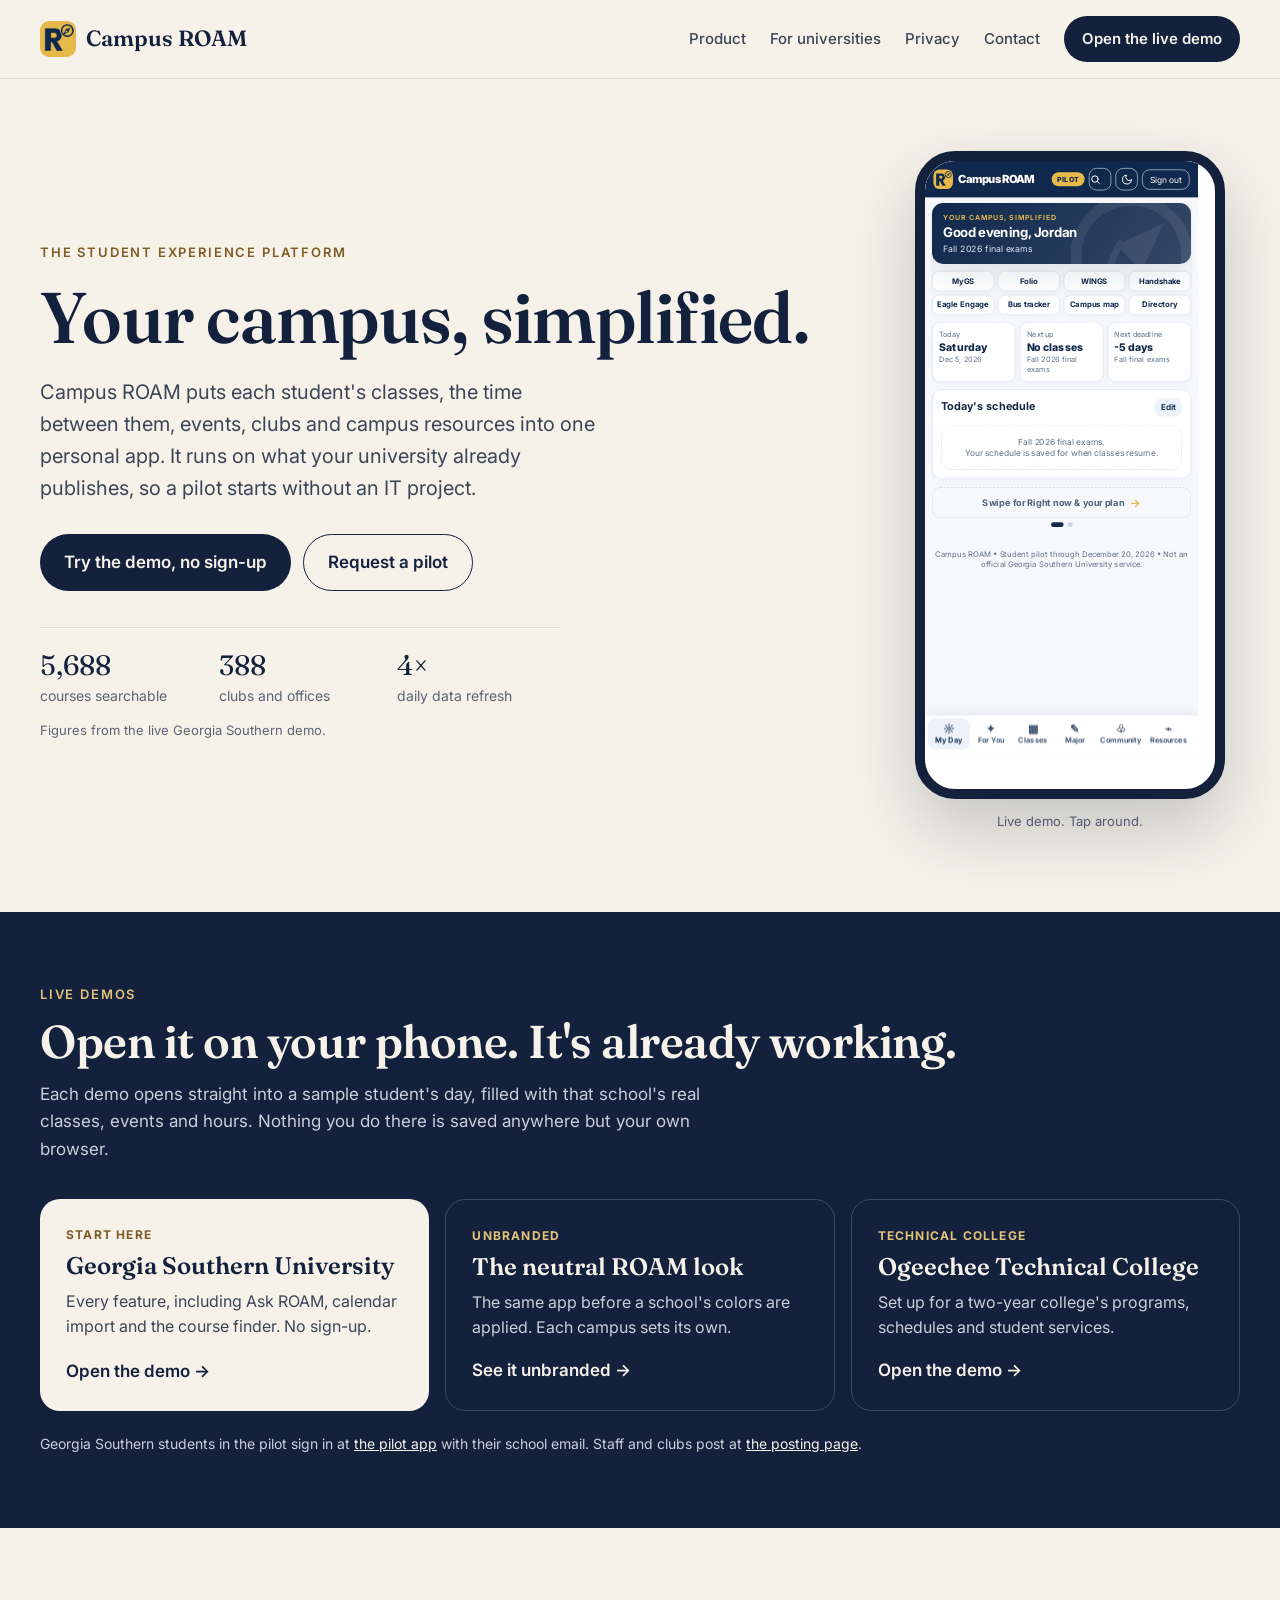
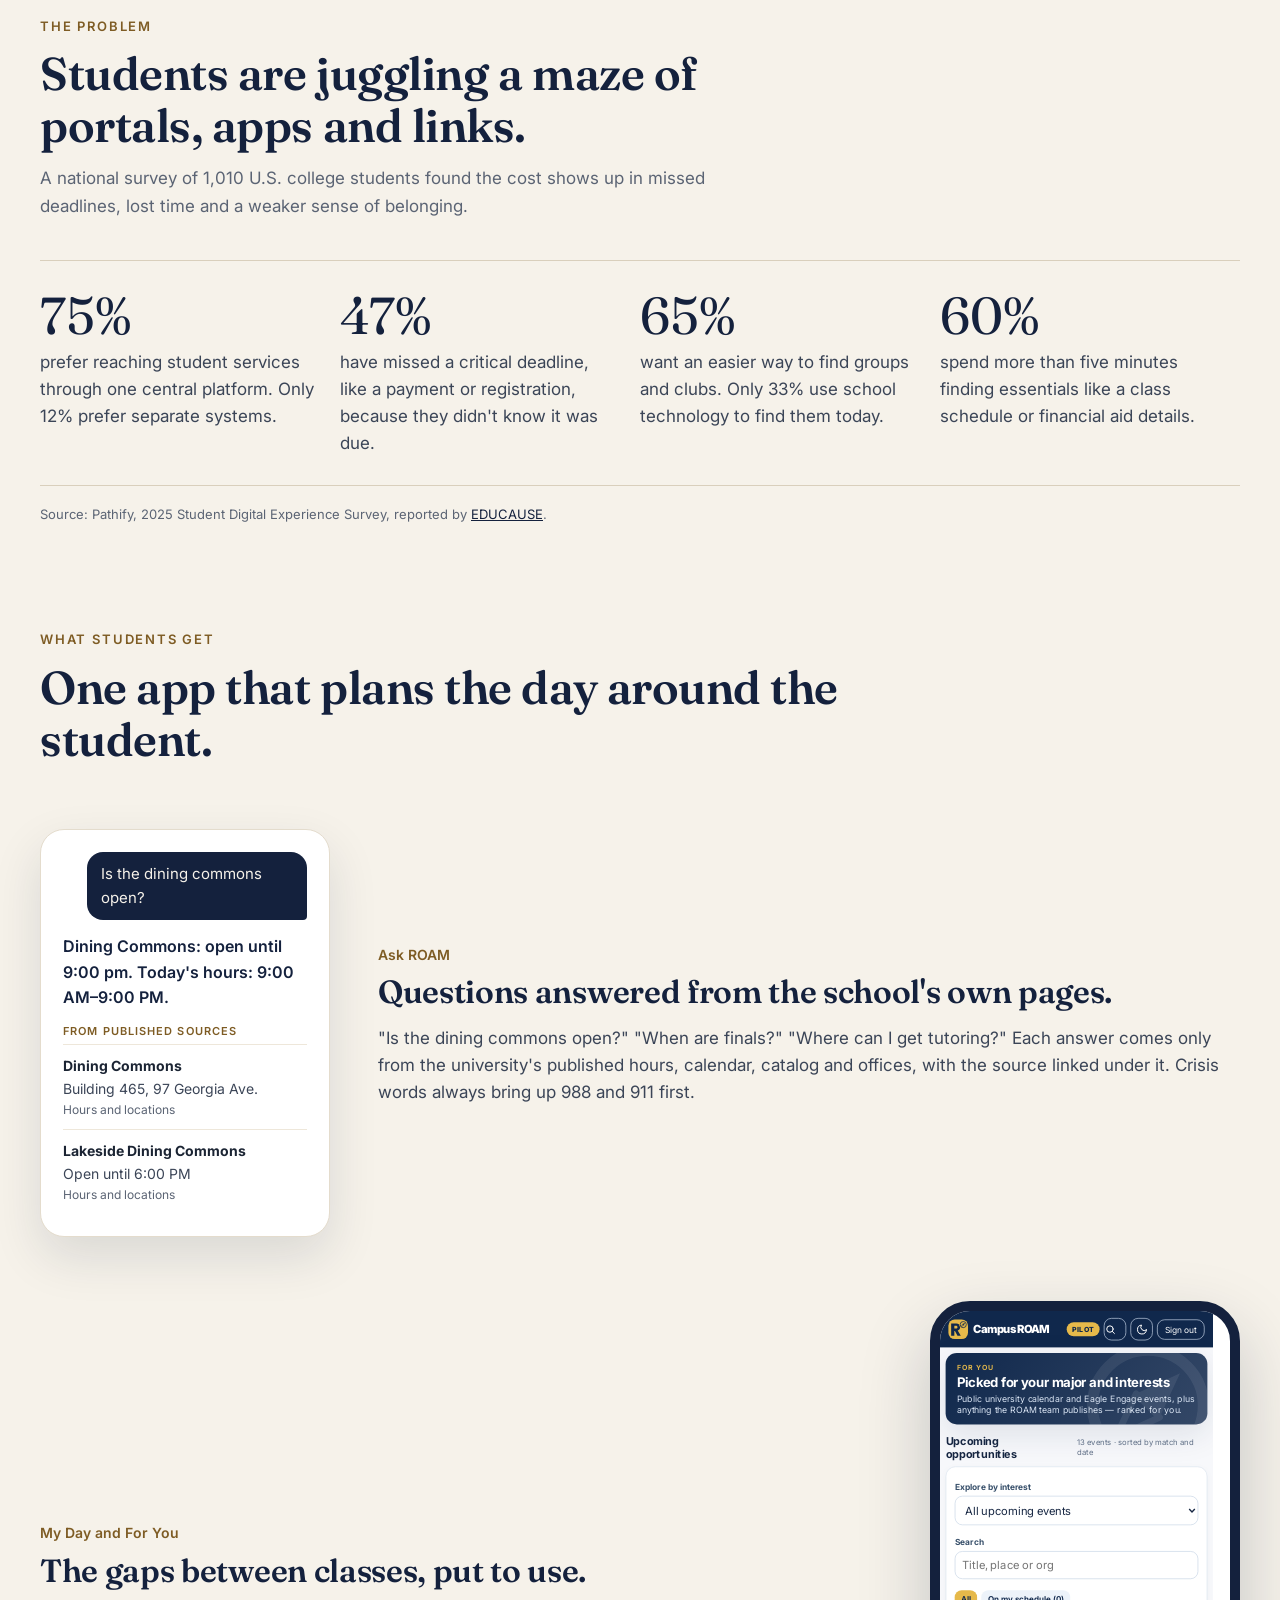
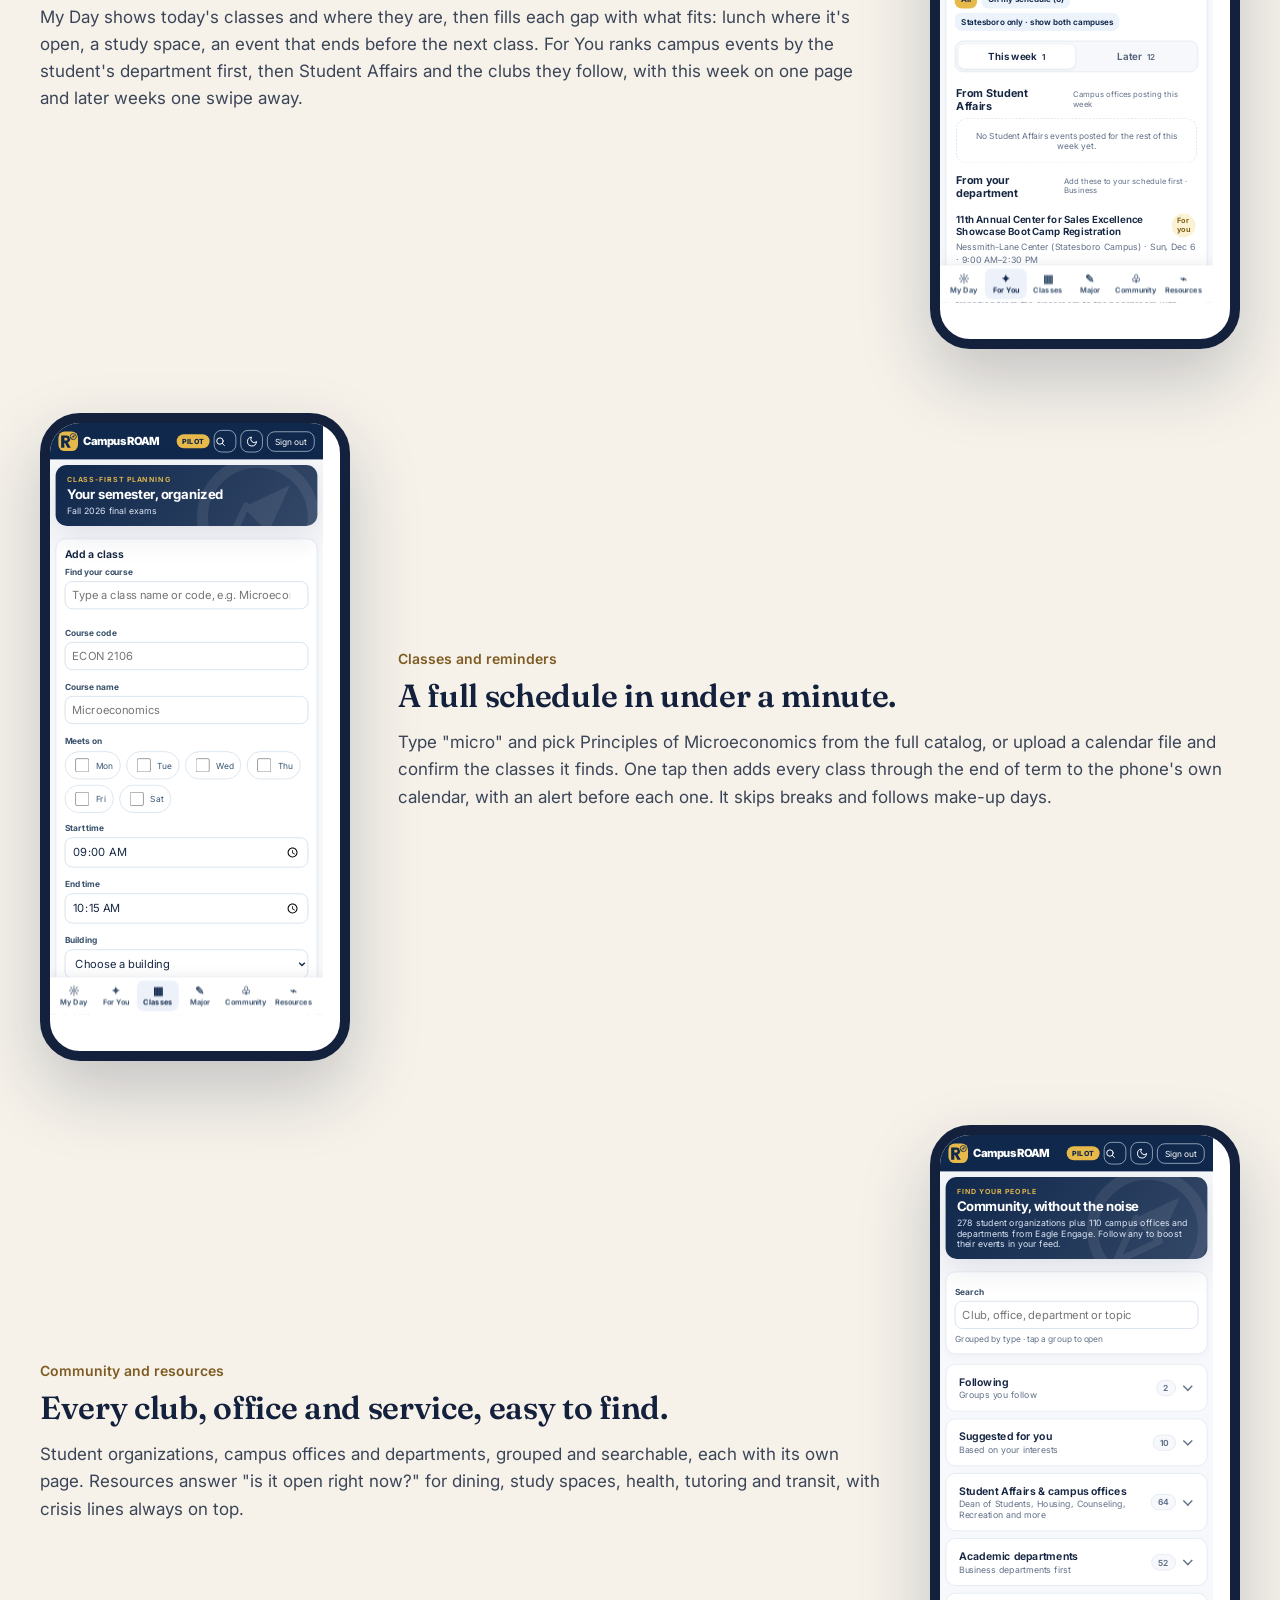
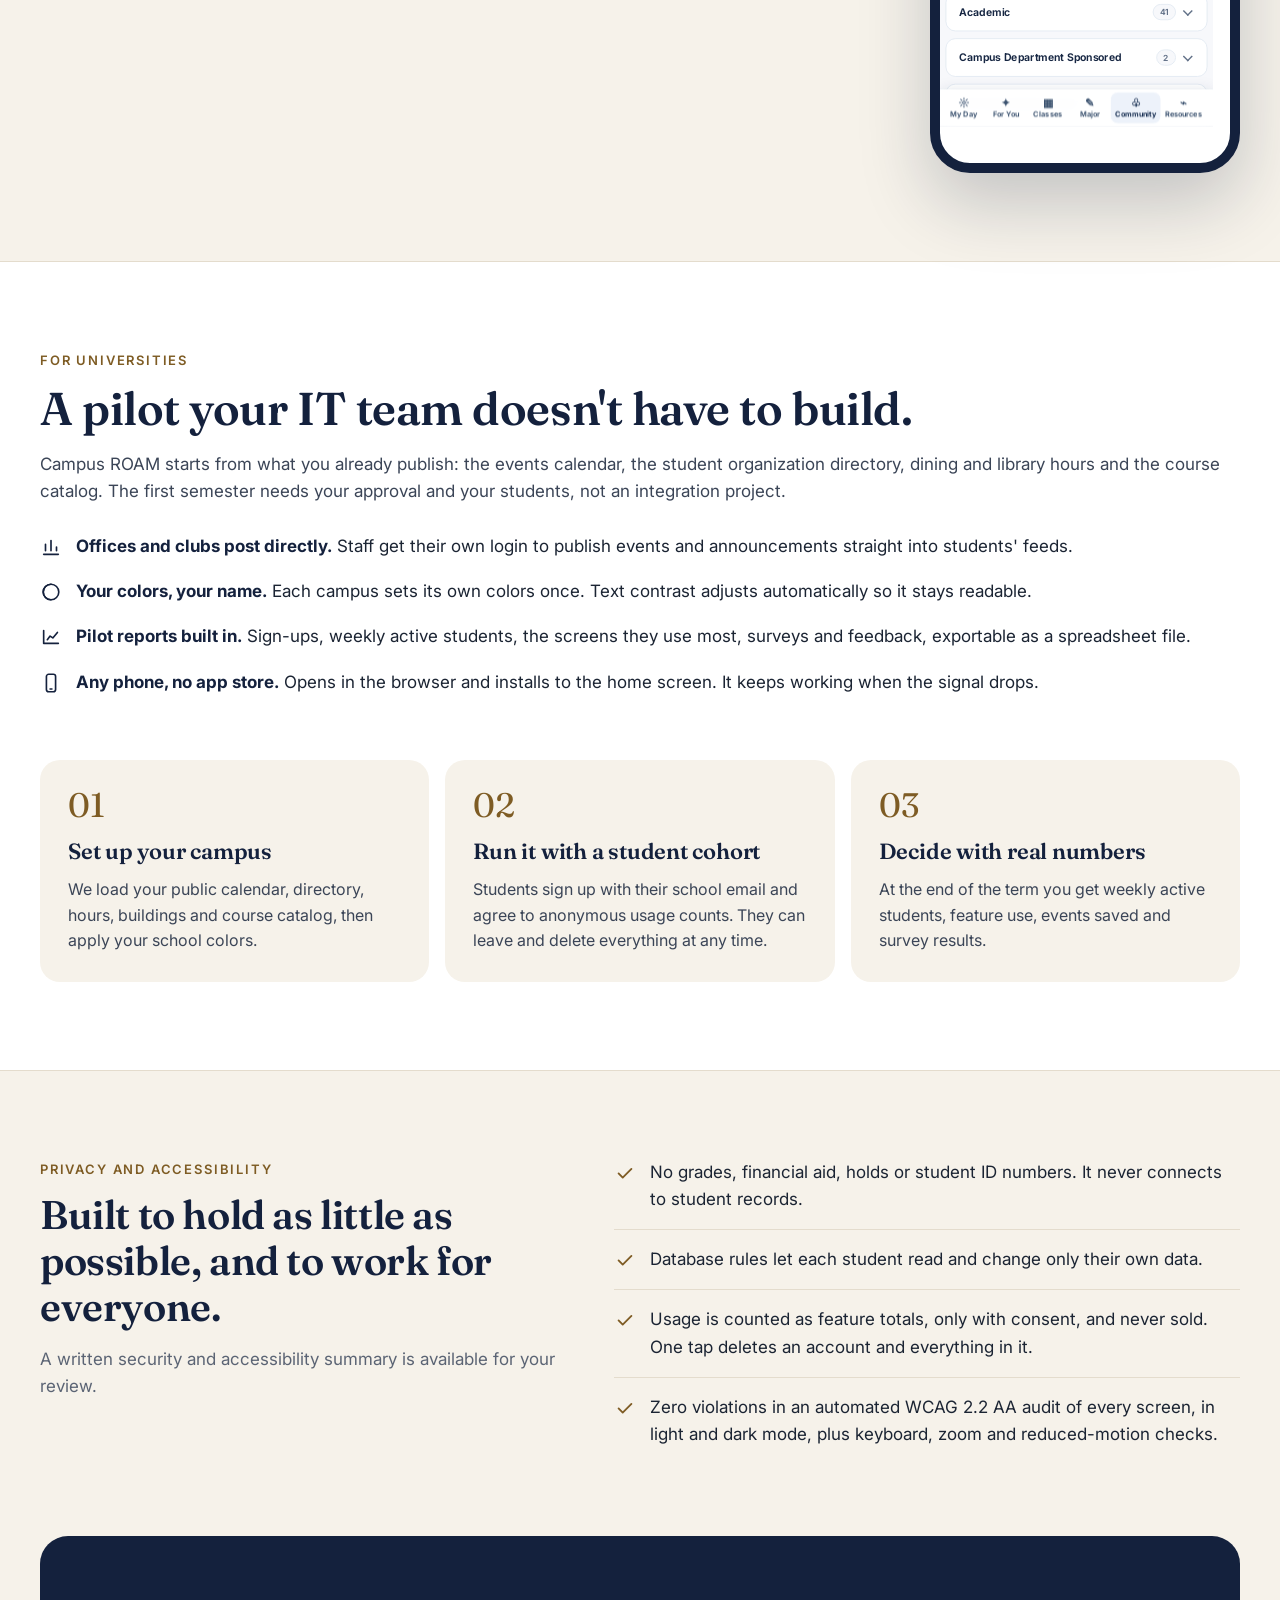
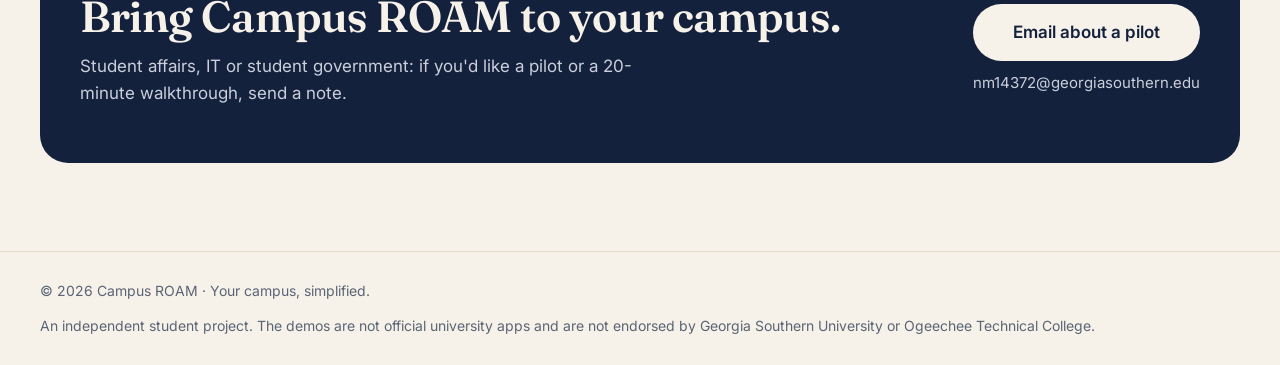
==== about/index.html @ ff2f2666 "Public Campus ROAM website with live demo" ====
<!doctype html>
<html lang="en">
<head>
<meta charset="utf-8">
<meta name="viewport" content="width=device-width, initial-scale=1">
<title>Campus ROAM — your campus, simplified</title>
<meta name="description" content="Campus ROAM puts each student's classes, the time between them, events, clubs and campus resources into one personal app. Try the live demo.">
<meta property="og:title" content="Campus ROAM — your campus, simplified">
<meta property="og:description" content="One app that plans the day around the student. Try the live demo, no sign-up.">
<meta name="theme-color" content="#14213D">
<link rel="icon" href="../icons/favicon-32.png">
<link rel="preconnect" href="https://fonts.googleapis.com"><link rel="preconnect" href="https://fonts.gstatic.com" crossorigin>
<link rel="stylesheet" href="https://fonts.googleapis.com/css2?family=Fraunces:opsz,wght@9..144,500;9..144,600&family=Inter:wght@400;500;600;700&display=swap">
<style>
body{margin:0;background:#F6F2EA}
a{color:#14213D}a:hover{color:#2A3D66}
a:focus-visible{outline:3px solid #2864ab;outline-offset:3px;border-radius:6px}
h1,h2,h3{font-family:Fraunces,Georgia,'Times New Roman',serif;font-weight:600;letter-spacing:-0.01em}
.phone{width:290px;height:628px;max-width:100%;border-radius:40px;border:10px solid #14213D;overflow:hidden;background:#fff;box-shadow:0 30px 70px rgba(20,33,61,.22);position:relative;margin:0 auto}
.phone iframe{border:0;width:390px;height:845px;transform:scale(.7);transform-origin:0 0;position:absolute;left:0;top:0}
.tryit{text-align:center;font-size:13px;color:#5B6474;margin:12px 0 0}
.askcard{width:290px;max-width:100%;background:#fff;border:1px solid #E4DCCD;border-radius:24px;padding:22px;box-shadow:0 20px 50px rgba(20,33,61,.12);box-sizing:border-box}
.askcard .q{margin:0 0 14px;background:#14213D;color:#F6F2EA;border-radius:16px 16px 4px 16px;padding:10px 14px;font-size:15px;margin-left:24px}
.askcard .a{margin:0 0 10px;font-weight:600;color:#14213D;font-size:16px}
.askcard .src{margin:12px 0 4px;font-size:11px;letter-spacing:.1em;text-transform:uppercase;color:#7E5C24;font-weight:600}
.askcard ul{list-style:none;margin:0;padding:0}
.askcard li{display:flex;flex-direction:column;padding:10px 0;border-top:1px solid #EEE7DA;font-size:14px}
.askcard li span{color:#3B4557}.askcard li small{color:#5B6474;font-size:12px}
@media (max-width:360px){.phone{width:260px;height:563px}.phone iframe{transform:scale(.6205)}}
@media (prefers-reduced-motion:reduce){*{scroll-behavior:auto!important}}
</style>
</head>
<body>
<main>
<div style="font-family: Inter, system-ui, -apple-system, 'Segoe UI', sans-serif; color: #1B2433; background: #F6F2EA; line-height: 1.6; font-size: 17px">

<header style="background: #F6F2EA; border-bottom: 1px solid #E4DCCD">
<nav aria-label="Main" style="max-width: 1200px; margin: 0 auto; padding: 16px 24px; display: flex; flex-wrap: wrap; align-items: center; justify-content: space-between; gap: 12px 28px">
<a href="#top" style="display: flex; align-items: center; gap: 10px; text-decoration: none; color: #14213D">
<img src="../icons/icon-192.png" alt="" style="width: 36px; height: 36px; border-radius: 9px">
<span style="font-family: Fraunces, Georgia, serif; font-weight: 600; font-size: 22px">Campus ROAM</span>
</a>
<div style="display: flex; flex-wrap: wrap; align-items: center; gap: 4px 24px; font-size: 15px; font-weight: 500">
<a href="#product" style="color: #3B4557; text-decoration: none; padding: 10px 0">Product</a>
<a href="#universities" style="color: #3B4557; text-decoration: none; padding: 10px 0">For universities</a>
<a href="#trust" style="color: #3B4557; text-decoration: none; padding: 10px 0">Privacy</a>
<a href="#contact" style="color: #3B4557; text-decoration: none; padding: 10px 0">Contact</a>
<a href="../demo/" style="background: #14213D; color: #F6F2EA; text-decoration: none; padding: 11px 18px; border-radius: 999px; font-weight: 600">Open the live demo</a>
</div>
</nav>
</header>

<section id="top" style="max-width: 1200px; margin: 0 auto; padding: 72px 24px 80px; display: flex; flex-wrap: wrap; align-items: center; gap: 56px">
<div style="flex: 1 1 480px; min-width: 0">
<p style="margin: 0 0 18px; font-size: 13px; font-weight: 600; letter-spacing: 0.14em; text-transform: uppercase; color: #7E5C24">The student experience platform</p>
<h1 style="margin: 0 0 22px; font-size: clamp(44px, 5.6vw, 72px); line-height: 1.02; color: #14213D">Your campus, simplified.</h1>
<p style="margin: 0 0 30px; font-size: 20px; color: #3B4557; max-width: 560px">Campus ROAM puts each student's classes, the time between them, events, clubs and campus resources into one personal app. It runs on what your university already publishes, so a pilot starts without an IT project.</p>
<div style="display: flex; flex-wrap: wrap; gap: 12px">
<a href="../demo/" style="background: #14213D; color: #F6F2EA; text-decoration: none; padding: 15px 24px; border-radius: 999px; font-weight: 600">Try the demo, no sign-up</a>
<a href="#contact" style="border: 1.5px solid #14213D; color: #14213D; text-decoration: none; padding: 14px 24px; border-radius: 999px; font-weight: 600">Request a pilot</a>
</div>
<div style="margin-top: 36px; display: grid; grid-template-columns: repeat(3, minmax(0, 1fr)); gap: 16px; max-width: 520px; border-top: 1px solid #E4DCCD; padding-top: 22px">
<div><p style="margin: 0; font-family: Fraunces, Georgia, serif; font-size: 28px; color: #14213D; line-height: 1.1">5,688</p><p style="margin: 4px 0 0; font-size: 14px; color: #5B6474">courses searchable</p></div>
<div><p style="margin: 0; font-family: Fraunces, Georgia, serif; font-size: 28px; color: #14213D; line-height: 1.1">388</p><p style="margin: 4px 0 0; font-size: 14px; color: #5B6474">clubs and offices</p></div>
<div><p style="margin: 0; font-family: Fraunces, Georgia, serif; font-size: 28px; color: #14213D; line-height: 1.1">4×</p><p style="margin: 4px 0 0; font-size: 14px; color: #5B6474">daily data refresh</p></div>
</div>
<p style="margin: 12px 0 0; font-size: 13px; color: #5B6474">Figures from the live Georgia Southern demo.</p>
</div>
<div style="flex: 0 1 340px; margin: 0 auto; display: flex; flex-direction: column; align-items: center">
<div class="phone"><iframe src="../demo/index.html#today" title="Live demo: My Day" loading="lazy"></iframe></div>
<p class="tryit">Live demo. Tap around.</p>
</div>
</section>

<section aria-labelledby="demo-h" style="background: #14213D; color: #F6F2EA">
<div style="max-width: 1200px; margin: 0 auto; padding: 72px 24px">
<p style="margin: 0 0 12px; font-size: 13px; font-weight: 600; letter-spacing: 0.14em; text-transform: uppercase; color: #E3C27A">Live demos</p>
<h2 id="demo-h" style="margin: 0 0 14px; font-size: clamp(32px, 3.6vw, 46px); line-height: 1.1; color: #F6F2EA">Open it on your phone. It's already working.</h2>
<p style="margin: 0 0 36px; color: #C9CFDB; max-width: 680px">Each demo opens straight into a sample student's day, filled with that school's real classes, events and hours. Nothing you do there is saved anywhere but your own browser.</p>
<div style="display: grid; grid-template-columns: repeat(auto-fit, minmax(260px, 1fr)); gap: 16px">
<a href="../demo/" style="display: flex; flex-direction: column; gap: 8px; text-decoration: none; color: #14213D; background: #F6F2EA; border-radius: 20px; padding: 26px">
<span style="font-size: 12px; font-weight: 700; letter-spacing: 0.1em; text-transform: uppercase; color: #7E5C24">Start here</span>
<span style="font-family: Fraunces, Georgia, serif; font-size: 24px; font-weight: 600; line-height: 1.2">Georgia Southern University</span>
<span style="color: #3B4557; font-size: 16px">Every feature, including Ask ROAM, calendar import and the course finder. No sign-up.</span>
<span style="margin-top: auto; padding-top: 8px; font-weight: 600">Open the demo →</span>
</a>
<a href="../demo/?brand=roam" style="display: flex; flex-direction: column; gap: 8px; text-decoration: none; color: #F6F2EA; border: 1px solid #3A4A6B; border-radius: 20px; padding: 26px">
<span style="font-size: 12px; font-weight: 700; letter-spacing: 0.1em; text-transform: uppercase; color: #E3C27A">Unbranded</span>
<span style="font-family: Fraunces, Georgia, serif; font-size: 24px; font-weight: 600; line-height: 1.2">The neutral ROAM look</span>
<span style="color: #C9CFDB; font-size: 16px">The same app before a school's colors are applied. Each campus sets its own.</span>
<span style="margin-top: auto; padding-top: 8px; font-weight: 600">See it unbranded →</span>
</a>
<a href="../otc/" style="display: flex; flex-direction: column; gap: 8px; text-decoration: none; color: #F6F2EA; border: 1px solid #3A4A6B; border-radius: 20px; padding: 26px">
<span style="font-size: 12px; font-weight: 700; letter-spacing: 0.1em; text-transform: uppercase; color: #E3C27A">Technical college</span>
<span style="font-family: Fraunces, Georgia, serif; font-size: 24px; font-weight: 600; line-height: 1.2">Ogeechee Technical College</span>
<span style="color: #C9CFDB; font-size: 16px">Set up for a two-year college's programs, schedules and student services.</span>
<span style="margin-top: auto; padding-top: 8px; font-weight: 600">Open the demo →</span>
</a>
</div>
<p style="margin: 22px 0 0; font-size: 14px; color: #C9CFDB">Georgia Southern students in the pilot sign in at <a href="../" style="color: #F6F2EA">the pilot app</a> with their school email. Staff and clubs post at <a href="../admin.html" style="color: #F6F2EA">the posting page</a>.</p>
</div>
</section>

<section aria-labelledby="problem-h" style="max-width: 1200px; margin: 0 auto; padding: 88px 24px 48px">
<p style="margin: 0 0 12px; font-size: 13px; font-weight: 600; letter-spacing: 0.14em; text-transform: uppercase; color: #7E5C24">The problem</p>
<h2 id="problem-h" style="margin: 0 0 14px; font-size: clamp(32px, 3.6vw, 46px); line-height: 1.12; color: #14213D; max-width: 820px">Students are juggling a maze of portals, apps and links.</h2>
<p style="margin: 0 0 40px; color: #5B6474; max-width: 700px">A national survey of 1,010 U.S. college students found the cost shows up in missed deadlines, lost time and a weaker sense of belonging.</p>
<div style="display: grid; grid-template-columns: repeat(auto-fit, minmax(230px, 1fr)); gap: 0; border-top: 1px solid #D9CFBC">
<div style="padding: 28px 24px 28px 0; border-bottom: 1px solid #D9CFBC">
<p style="margin: 0 0 8px; font-family: Fraunces, Georgia, serif; font-size: 52px; color: #14213D; line-height: 1">75%</p>
<p style="margin: 0; color: #3B4557">prefer reaching student services through one central platform. Only 12% prefer separate systems.</p>
</div>
<div style="padding: 28px 24px 28px 0; border-bottom: 1px solid #D9CFBC">
<p style="margin: 0 0 8px; font-family: Fraunces, Georgia, serif; font-size: 52px; color: #14213D; line-height: 1">47%</p>
<p style="margin: 0; color: #3B4557">have missed a critical deadline, like a payment or registration, because they didn't know it was due.</p>
</div>
<div style="padding: 28px 24px 28px 0; border-bottom: 1px solid #D9CFBC">
<p style="margin: 0 0 8px; font-family: Fraunces, Georgia, serif; font-size: 52px; color: #14213D; line-height: 1">65%</p>
<p style="margin: 0; color: #3B4557">want an easier way to find groups and clubs. Only 33% use school technology to find them today.</p>
</div>
<div style="padding: 28px 24px 28px 0; border-bottom: 1px solid #D9CFBC">
<p style="margin: 0 0 8px; font-family: Fraunces, Georgia, serif; font-size: 52px; color: #14213D; line-height: 1">60%</p>
<p style="margin: 0; color: #3B4557">spend more than five minutes finding essentials like a class schedule or financial aid details.</p>
</div>
</div>
<p style="margin: 18px 0 0; font-size: 13px; color: #5B6474">Source: Pathify, 2025 Student Digital Experience Survey, reported by <a href="https://www.educause.edu/about/corporate-participation/member-press-releases/new-survey-finds-fragmented-digital-systems-are-eroding-student-success">EDUCAUSE</a>.</p>
</section>

<section id="product" aria-labelledby="product-h" style="max-width: 1200px; margin: 0 auto; padding: 56px 24px 24px">
<p style="margin: 0 0 12px; font-size: 13px; font-weight: 600; letter-spacing: 0.14em; text-transform: uppercase; color: #7E5C24">What students get</p>
<h2 id="product-h" style="margin: 0 0 8px; font-size: clamp(32px, 3.6vw, 46px); line-height: 1.12; color: #14213D; max-width: 820px">One app that plans the day around the student.</h2>
</section>

<section aria-label="Ask ROAM" style="max-width: 1200px; margin: 0 auto; padding: 32px 24px; display: flex; flex-wrap: wrap; align-items: center; gap: 48px">
<div style="flex: 0 1 290px; margin: 0 auto"><div class="askcard" aria-label="Example Ask ROAM answer">
<p class="q">Is the dining commons open?</p>
<p class="a">Dining Commons: open until 9:00 pm. Today's hours: 9:00 AM–9:00 PM.</p>
<p class="src">From published sources</p>
<ul><li><strong>Dining Commons</strong><span>Building 465, 97 Georgia Ave.</span><small>Hours and locations</small></li><li><strong>Lakeside Dining Commons</strong><span>Open until 6:00 PM</span><small>Hours and locations</small></li></ul>
</div></div>
<div style="flex: 1 1 420px; min-width: 0">
<p style="margin: 0 0 8px; font-size: 14px; font-weight: 600; color: #7E5C24">Ask ROAM</p>
<h3 style="margin: 0 0 14px; font-size: 32px; line-height: 1.15; color: #14213D">Questions answered from the school's own pages.</h3>
<p style="margin: 0 0 16px; color: #3B4557">"Is the dining commons open?" "When are finals?" "Where can I get tutoring?" Each answer comes only from the university's published hours, calendar, catalog and offices, with the source linked under it. Crisis words always bring up 988 and 911 first.</p>
</div>
</section>

<section aria-label="My Day and For You" style="max-width: 1200px; margin: 0 auto; padding: 32px 24px; display: flex; flex-wrap: wrap-reverse; align-items: center; gap: 48px">
<div style="flex: 1 1 420px; min-width: 0">
<p style="margin: 0 0 8px; font-size: 14px; font-weight: 600; color: #7E5C24">My Day and For You</p>
<h3 style="margin: 0 0 14px; font-size: 32px; line-height: 1.15; color: #14213D">The gaps between classes, put to use.</h3>
<p style="margin: 0 0 16px; color: #3B4557">My Day shows today's classes and where they are, then fills each gap with what fits: lunch where it's open, a study space, an event that ends before the next class. For You ranks campus events by the student's department first, then Student Affairs and the clubs they follow, with this week on one page and later weeks one swipe away.</p>
</div>
<div style="flex: 0 1 290px; margin: 0 auto"><div class="phone"><iframe src="../demo/index.html#discover" title="Live demo: For You" loading="lazy"></iframe></div></div>
</section>

<section aria-label="Classes and reminders" style="max-width: 1200px; margin: 0 auto; padding: 32px 24px; display: flex; flex-wrap: wrap; align-items: center; gap: 48px">
<div style="flex: 0 1 290px; margin: 0 auto"><div class="phone"><iframe src="../demo/index.html#schedule" title="Live demo: Classes" loading="lazy"></iframe></div></div>
<div style="flex: 1 1 420px; min-width: 0">
<p style="margin: 0 0 8px; font-size: 14px; font-weight: 600; color: #7E5C24">Classes and reminders</p>
<h3 style="margin: 0 0 14px; font-size: 32px; line-height: 1.15; color: #14213D">A full schedule in under a minute.</h3>
<p style="margin: 0 0 16px; color: #3B4557">Type "micro" and pick Principles of Microeconomics from the full catalog, or upload a calendar file and confirm the classes it finds. One tap then adds every class through the end of term to the phone's own calendar, with an alert before each one. It skips breaks and follows make-up days.</p>
</div>
</section>

<section aria-label="Community and resources" style="max-width: 1200px; margin: 0 auto; padding: 32px 24px 88px; display: flex; flex-wrap: wrap-reverse; align-items: center; gap: 48px">
<div style="flex: 1 1 420px; min-width: 0">
<p style="margin: 0 0 8px; font-size: 14px; font-weight: 600; color: #7E5C24">Community and resources</p>
<h3 style="margin: 0 0 14px; font-size: 32px; line-height: 1.15; color: #14213D">Every club, office and service, easy to find.</h3>
<p style="margin: 0 0 16px; color: #3B4557">Student organizations, campus offices and departments, grouped and searchable, each with its own page. Resources answer "is it open right now?" for dining, study spaces, health, tutoring and transit, with crisis lines always on top.</p>
</div>
<div style="flex: 0 1 290px; margin: 0 auto"><div class="phone"><iframe src="../demo/index.html#community" title="Live demo: Community" loading="lazy"></iframe></div></div>
</section>

<section id="universities" aria-labelledby="uni-h" style="background: #FFFFFF; border-top: 1px solid #E4DCCD; border-bottom: 1px solid #E4DCCD">
<div style="max-width: 1200px; margin: 0 auto; padding: 88px 24px">
<div style="display: flex; flex-wrap: wrap; align-items: center; gap: 48px">
<div style="flex: 1 1 460px; min-width: 0">
<p style="margin: 0 0 12px; font-size: 13px; font-weight: 600; letter-spacing: 0.14em; text-transform: uppercase; color: #7E5C24">For universities</p>
<h2 id="uni-h" style="margin: 0 0 16px; font-size: clamp(32px, 3.6vw, 46px); line-height: 1.12; color: #14213D">A pilot your IT team doesn't have to build.</h2>
<p style="margin: 0 0 28px; color: #3B4557">Campus ROAM starts from what you already publish: the events calendar, the student organization directory, dining and library hours and the course catalog. The first semester needs your approval and your students, not an integration project.</p>
<ul style="margin: 0; padding: 0; list-style: none; display: grid; gap: 18px">
<li style="display: flex; gap: 14px; align-items: flex-start"><svg aria-hidden="true" width="22" height="22" viewBox="0 0 24 24" fill="none" stroke="#14213D" stroke-width="1.8" stroke-linecap="round" stroke-linejoin="round" style="flex: 0 0 auto; margin-top: 3px"><path d="M4 20h16M6 16V9M12 16V5M18 16v-4"></path></svg><span><strong style="color: #14213D">Offices and clubs post directly.</strong> Staff get their own login to publish events and announcements straight into students' feeds.</span></li>
<li style="display: flex; gap: 14px; align-items: flex-start"><svg aria-hidden="true" width="22" height="22" viewBox="0 0 24 24" fill="none" stroke="#14213D" stroke-width="1.8" stroke-linecap="round" stroke-linejoin="round" style="flex: 0 0 auto; margin-top: 3px"><circle cx="12" cy="12" r="8.5"></circle><path d="M12 3.5a8.5 8.5 0 0 0 0 17"></path></svg><span><strong style="color: #14213D">Your colors, your name.</strong> Each campus sets its own colors once. Text contrast adjusts automatically so it stays readable.</span></li>
<li style="display: flex; gap: 14px; align-items: flex-start"><svg aria-hidden="true" width="22" height="22" viewBox="0 0 24 24" fill="none" stroke="#14213D" stroke-width="1.8" stroke-linecap="round" stroke-linejoin="round" style="flex: 0 0 auto; margin-top: 3px"><path d="M4 19V5M4 19h16M8 15l3-4 3 2 5-6"></path></svg><span><strong style="color: #14213D">Pilot reports built in.</strong> Sign-ups, weekly active students, the screens they use most, surveys and feedback, exportable as a spreadsheet file.</span></li>
<li style="display: flex; gap: 14px; align-items: flex-start"><svg aria-hidden="true" width="22" height="22" viewBox="0 0 24 24" fill="none" stroke="#14213D" stroke-width="1.8" stroke-linecap="round" stroke-linejoin="round" style="flex: 0 0 auto; margin-top: 3px"><rect x="7" y="2.5" width="10" height="19" rx="2.5"></rect><path d="M11 18.5h2"></path></svg><span><strong style="color: #14213D">Any phone, no app store.</strong> Opens in the browser and installs to the home screen. It keeps working when the signal drops.</span></li>
</ul>
</div>

</div>
<div style="margin-top: 64px; display: grid; grid-template-columns: repeat(auto-fit, minmax(260px, 1fr)); gap: 16px">
<div style="background: #F6F2EA; border-radius: 20px; padding: 28px">
<p style="margin: 0 0 12px; font-family: Fraunces, Georgia, serif; font-size: 34px; color: #7E5C24; line-height: 1">01</p>
<h3 style="margin: 0 0 8px; font-size: 22px; color: #14213D">Set up your campus</h3>
<p style="margin: 0; color: #3B4557; font-size: 16px">We load your public calendar, directory, hours, buildings and course catalog, then apply your school colors.</p>
</div>
<div style="background: #F6F2EA; border-radius: 20px; padding: 28px">
<p style="margin: 0 0 12px; font-family: Fraunces, Georgia, serif; font-size: 34px; color: #7E5C24; line-height: 1">02</p>
<h3 style="margin: 0 0 8px; font-size: 22px; color: #14213D">Run it with a student cohort</h3>
<p style="margin: 0; color: #3B4557; font-size: 16px">Students sign up with their school email and agree to anonymous usage counts. They can leave and delete everything at any time.</p>
</div>
<div style="background: #F6F2EA; border-radius: 20px; padding: 28px">
<p style="margin: 0 0 12px; font-family: Fraunces, Georgia, serif; font-size: 34px; color: #7E5C24; line-height: 1">03</p>
<h3 style="margin: 0 0 8px; font-size: 22px; color: #14213D">Decide with real numbers</h3>
<p style="margin: 0; color: #3B4557; font-size: 16px">At the end of the term you get weekly active students, feature use, events saved and survey results.</p>
</div>
</div>
</div>
</section>

<section id="trust" aria-labelledby="trust-h" style="max-width: 1200px; margin: 0 auto; padding: 88px 24px; display: flex; flex-wrap: wrap; gap: 48px">
<div style="flex: 1 1 360px; min-width: 0">
<p style="margin: 0 0 12px; font-size: 13px; font-weight: 600; letter-spacing: 0.14em; text-transform: uppercase; color: #7E5C24">Privacy and accessibility</p>
<h2 id="trust-h" style="margin: 0 0 16px; font-size: clamp(30px, 3.2vw, 40px); line-height: 1.15; color: #14213D">Built to hold as little as possible, and to work for everyone.</h2>
<p style="margin: 0; color: #5B6474">A written security and accessibility summary is available for your review.</p>
</div>
<ul style="flex: 1 1 460px; min-width: 0; margin: 0; padding: 0; list-style: none; display: grid; gap: 16px">
<li style="display: flex; gap: 14px; align-items: flex-start; padding-bottom: 16px; border-bottom: 1px solid #E4DCCD"><svg aria-hidden="true" width="22" height="22" viewBox="0 0 24 24" fill="none" stroke="#7E5C24" stroke-width="2" stroke-linecap="round" stroke-linejoin="round" style="flex: 0 0 auto; margin-top: 3px"><path d="M5 12.5l4.5 4.5L19 7.5"></path></svg><span>No grades, financial aid, holds or student ID numbers. It never connects to student records.</span></li>
<li style="display: flex; gap: 14px; align-items: flex-start; padding-bottom: 16px; border-bottom: 1px solid #E4DCCD"><svg aria-hidden="true" width="22" height="22" viewBox="0 0 24 24" fill="none" stroke="#7E5C24" stroke-width="2" stroke-linecap="round" stroke-linejoin="round" style="flex: 0 0 auto; margin-top: 3px"><path d="M5 12.5l4.5 4.5L19 7.5"></path></svg><span>Database rules let each student read and change only their own data.</span></li>
<li style="display: flex; gap: 14px; align-items: flex-start; padding-bottom: 16px; border-bottom: 1px solid #E4DCCD"><svg aria-hidden="true" width="22" height="22" viewBox="0 0 24 24" fill="none" stroke="#7E5C24" stroke-width="2" stroke-linecap="round" stroke-linejoin="round" style="flex: 0 0 auto; margin-top: 3px"><path d="M5 12.5l4.5 4.5L19 7.5"></path></svg><span>Usage is counted as feature totals, only with consent, and never sold. One tap deletes an account and everything in it.</span></li>
<li style="display: flex; gap: 14px; align-items: flex-start"><svg aria-hidden="true" width="22" height="22" viewBox="0 0 24 24" fill="none" stroke="#7E5C24" stroke-width="2" stroke-linecap="round" stroke-linejoin="round" style="flex: 0 0 auto; margin-top: 3px"><path d="M5 12.5l4.5 4.5L19 7.5"></path></svg><span>Zero violations in an automated WCAG 2.2 AA audit of every screen, in light and dark mode, plus keyboard, zoom and reduced-motion checks.</span></li>
</ul>
</section>

<section id="contact" aria-labelledby="contact-h" style="max-width: 1200px; margin: 0 auto; padding: 0 24px 88px">
<div style="background: #14213D; color: #F6F2EA; border-radius: 28px; padding: 56px 40px; display: flex; flex-wrap: wrap; align-items: center; justify-content: space-between; gap: 32px">
<div style="flex: 1 1 440px; min-width: 0">
<h2 id="contact-h" style="margin: 0 0 12px; font-size: clamp(30px, 3.4vw, 44px); line-height: 1.12; color: #F6F2EA">Bring Campus ROAM to your campus.</h2>
<p style="margin: 0; color: #C9CFDB; max-width: 560px">Student affairs, IT or student government: if you'd like a pilot or a 20-minute walkthrough, send a note.</p>
</div>
<div style="flex: 0 1 auto; display: flex; flex-direction: column; gap: 10px; align-items: stretch">
<a href="mailto:nm14372@georgiasouthern.edu?subject=Campus%20ROAM%20pilot" style="background: #F6F2EA; color: #14213D; text-decoration: none; padding: 15px 26px; border-radius: 999px; font-weight: 600; text-align: center">Email about a pilot</a>
<p style="margin: 0; font-size: 15px; color: #C9CFDB; text-align: center">nm14372@georgiasouthern.edu</p>
</div>
</div>
</section>

<footer style="border-top: 1px solid #E4DCCD">
<div style="max-width: 1200px; margin: 0 auto; padding: 28px 24px; display: flex; flex-wrap: wrap; justify-content: space-between; gap: 12px; font-size: 14px; color: #5B6474">
<span>© 2026 Campus ROAM · Your campus, simplified.</span>
<span>An independent student project. The demos are not official university apps and are not endorsed by Georgia Southern University or Ogeechee Technical College.</span>
</div>
</footer>

</div>

</main>
</body>
</html>
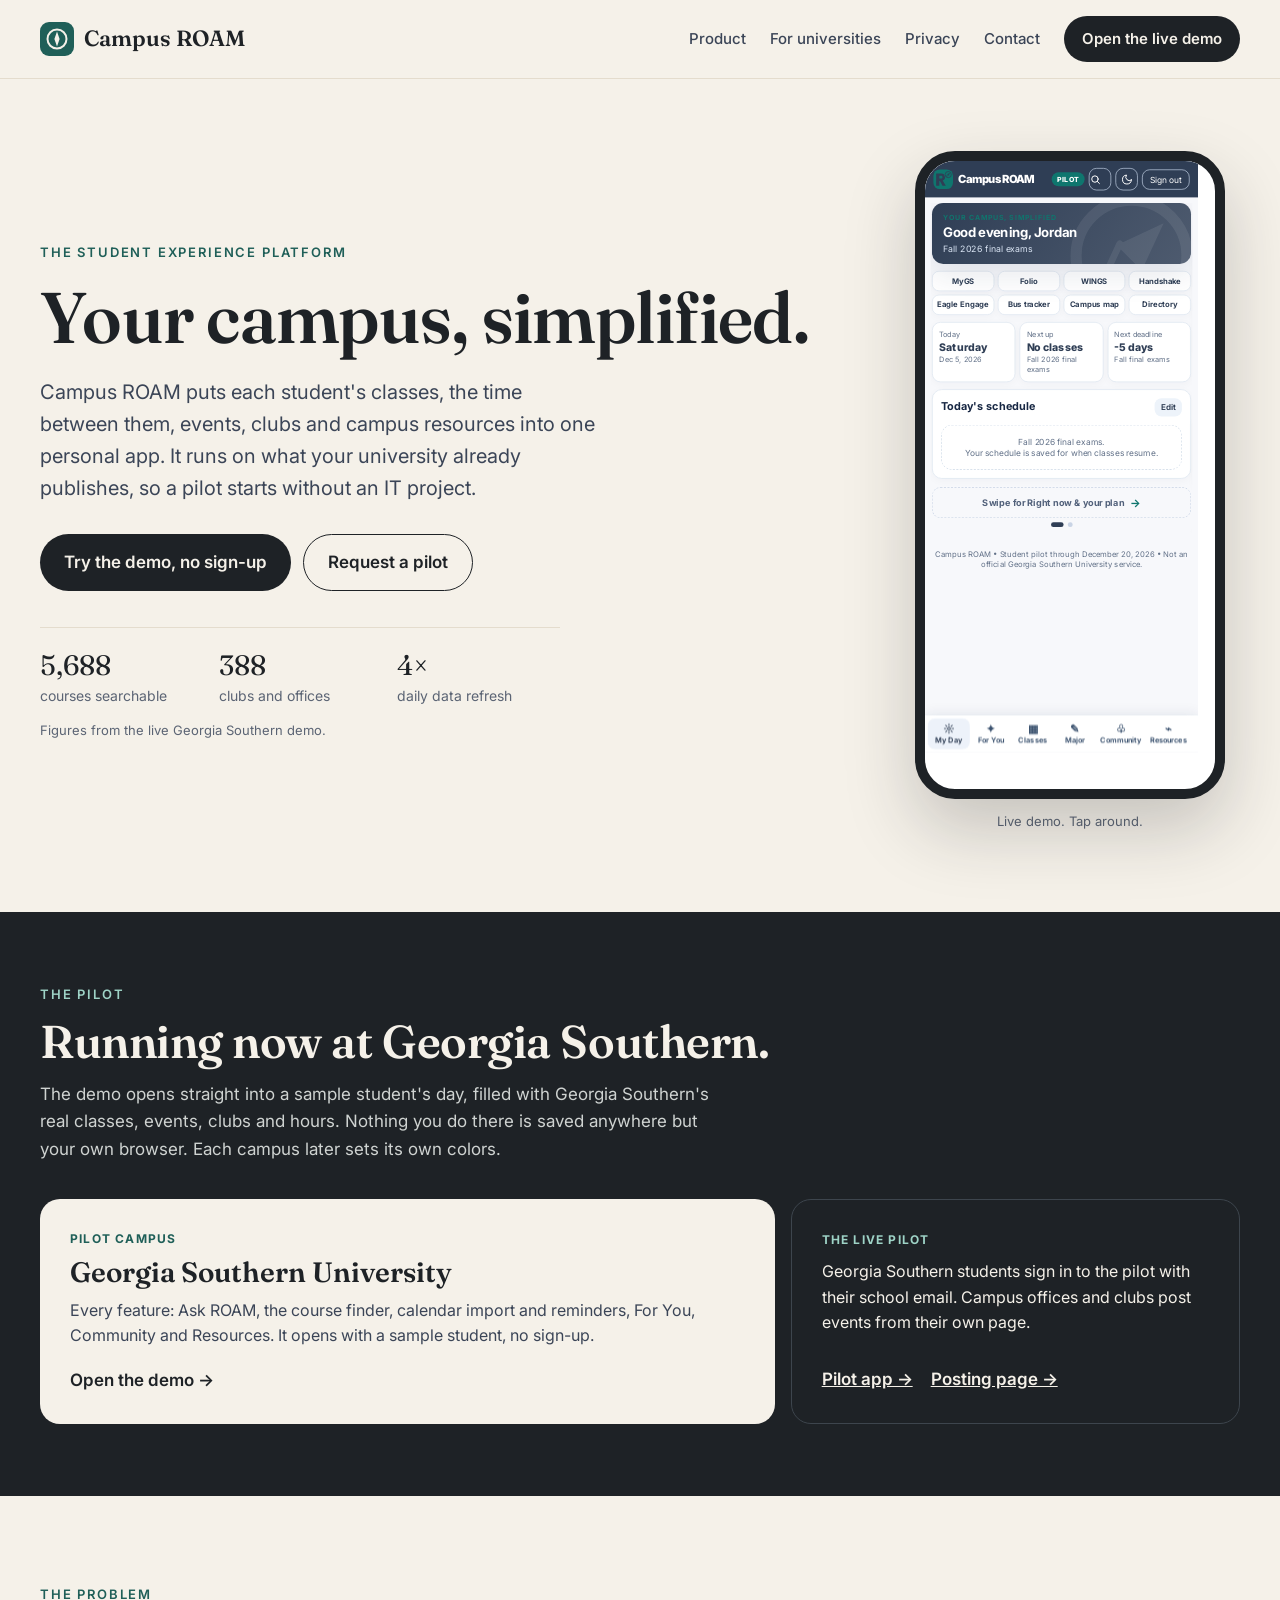
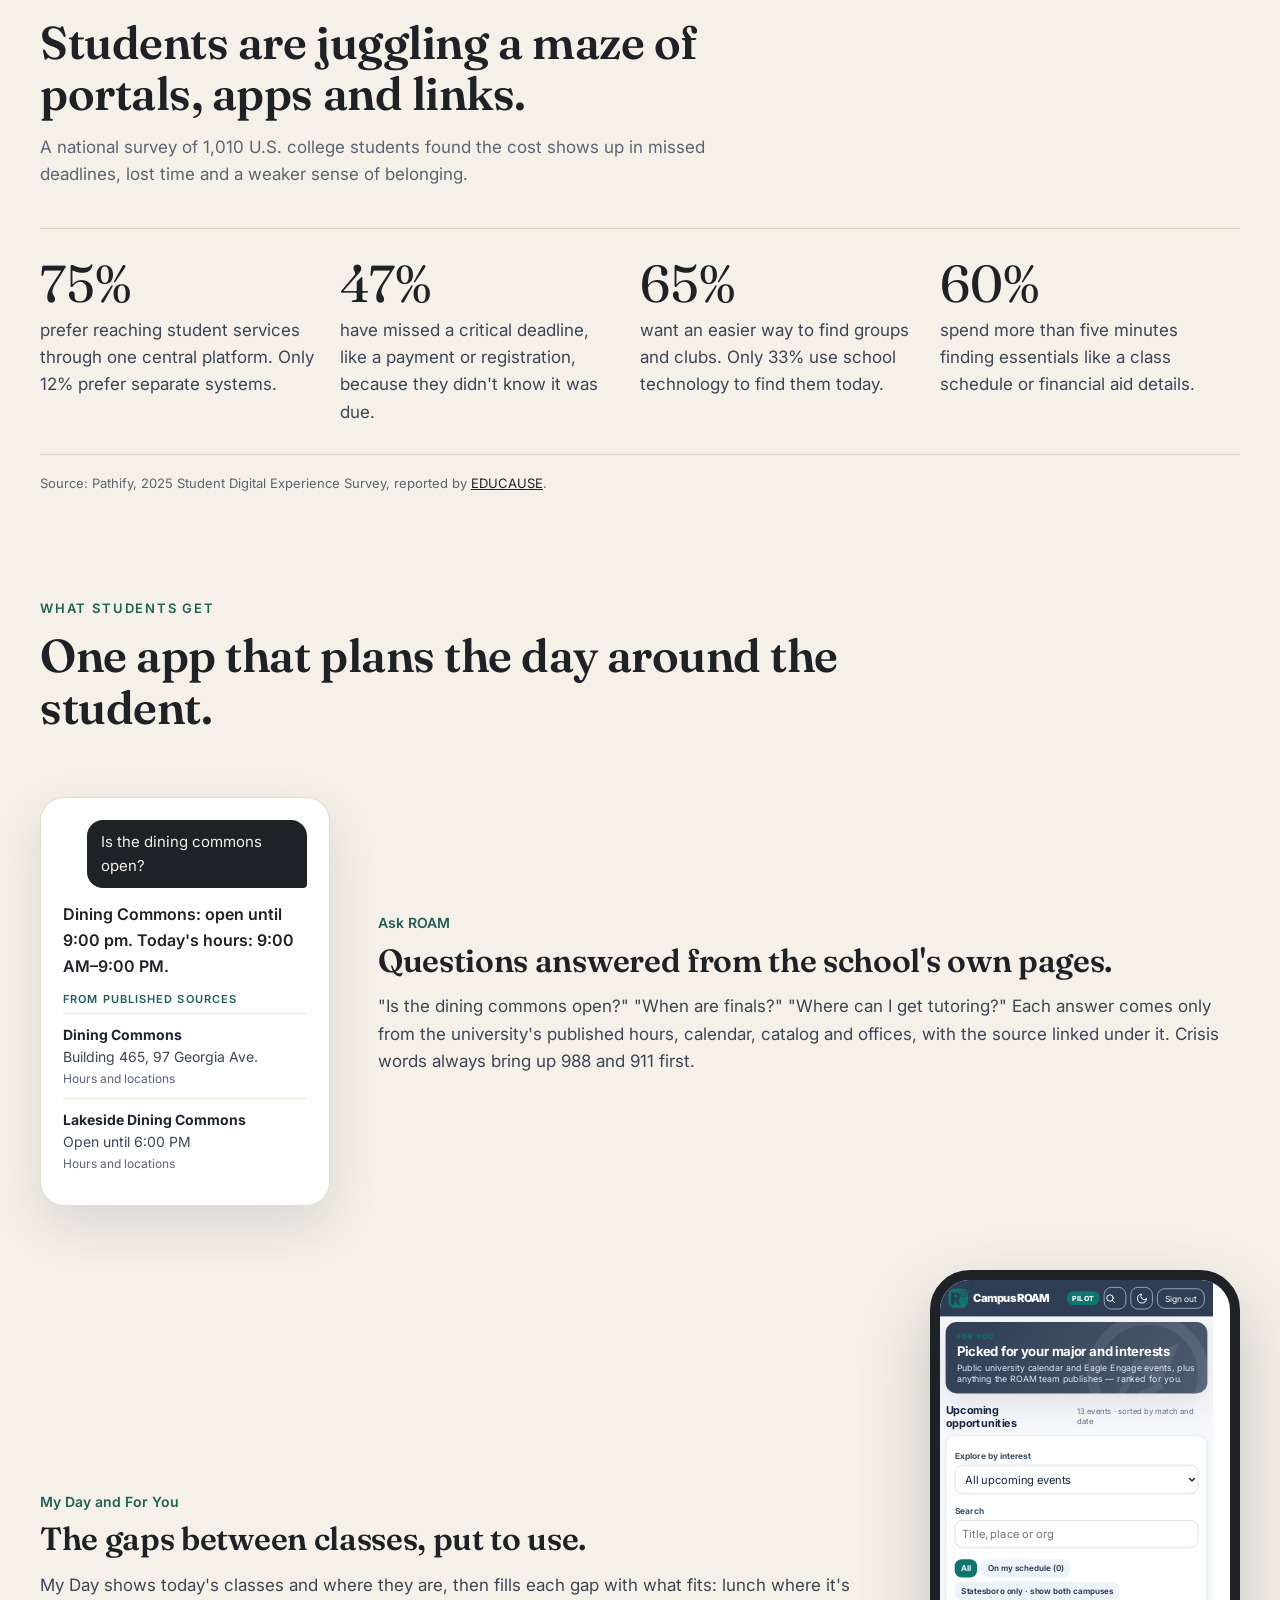
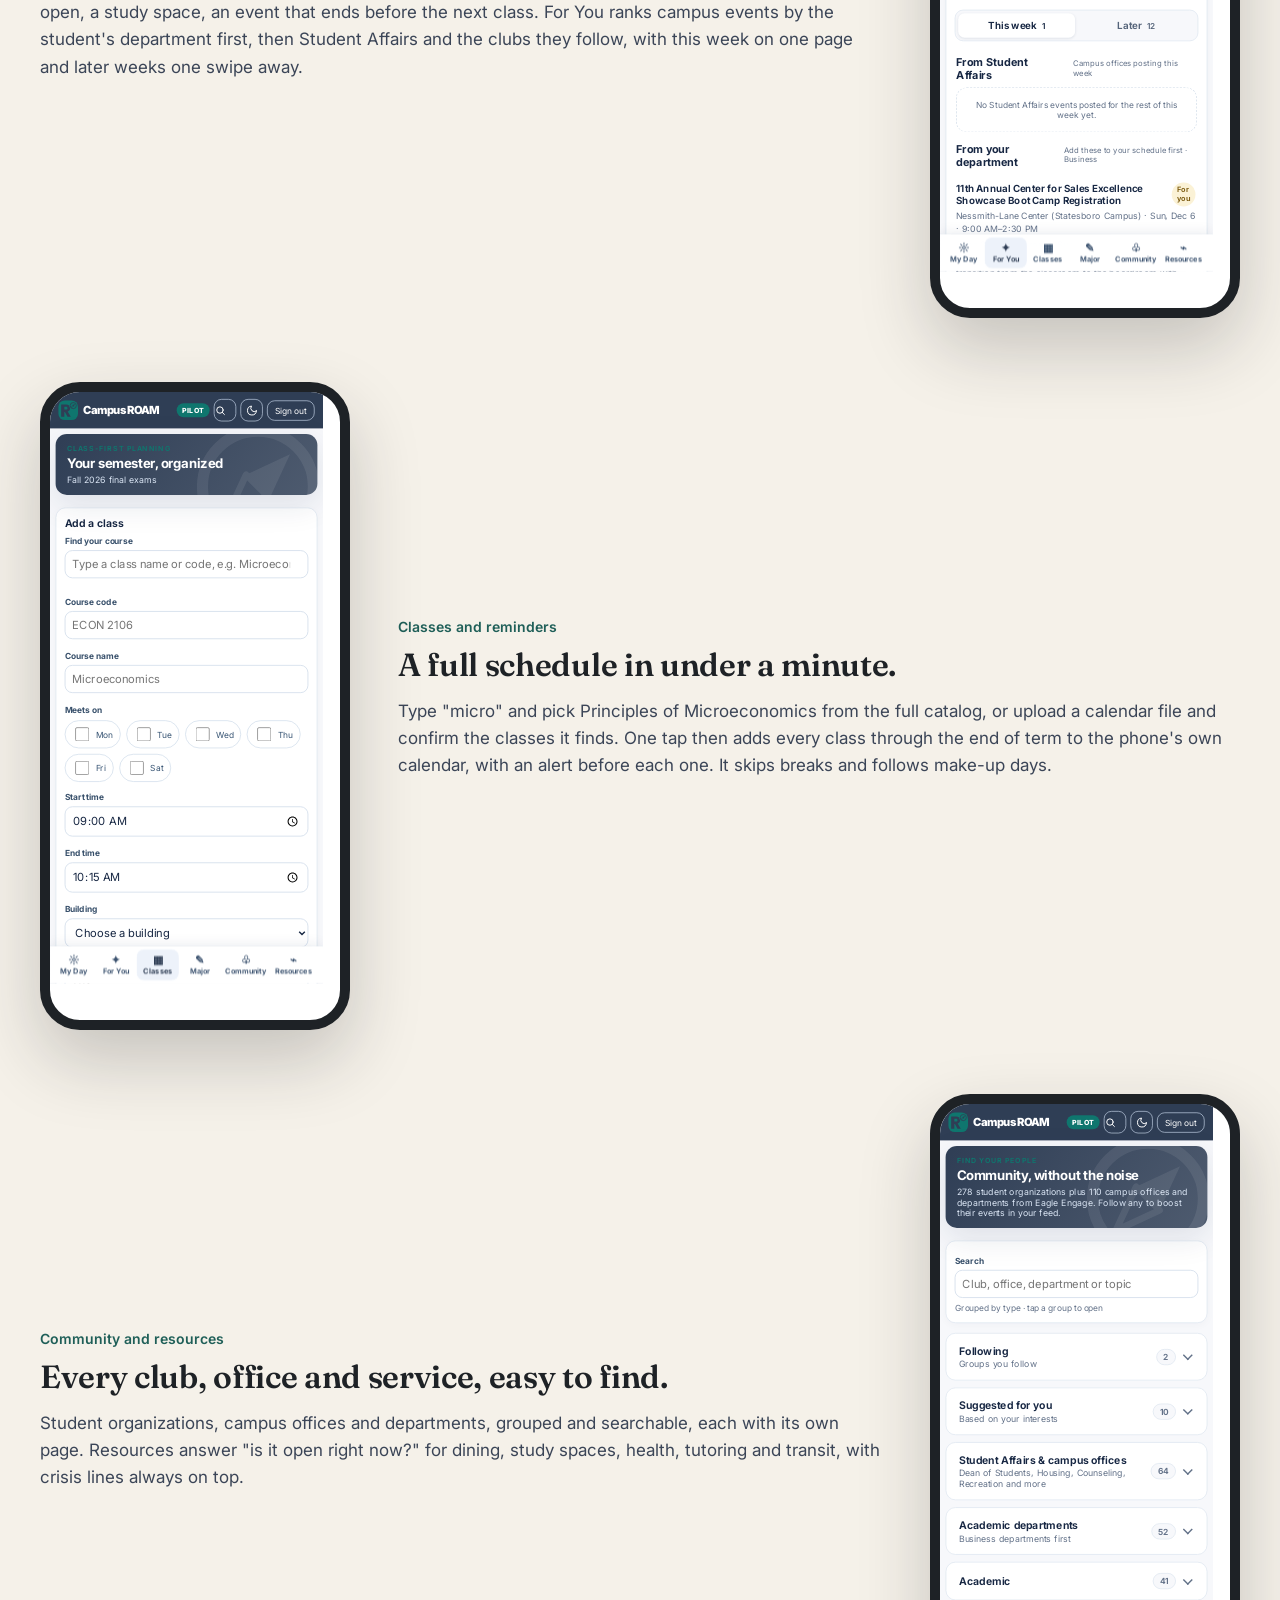
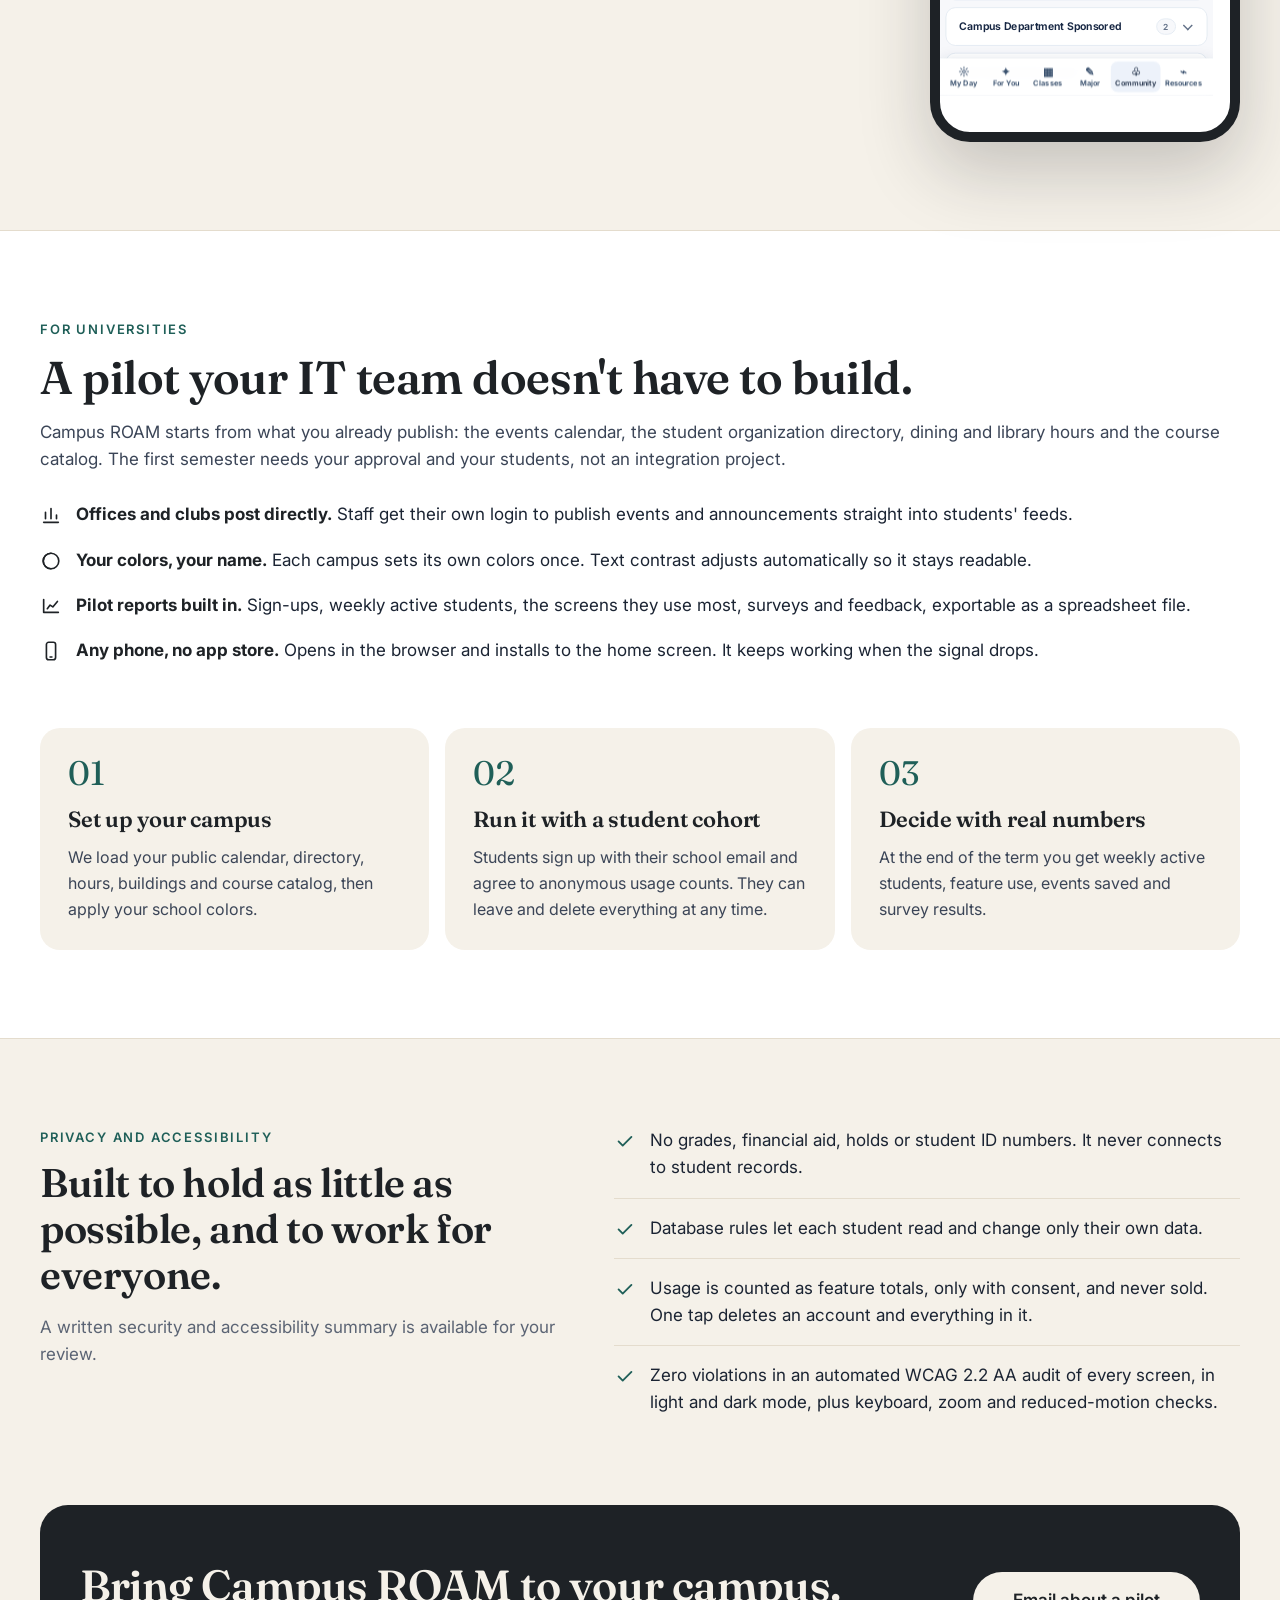
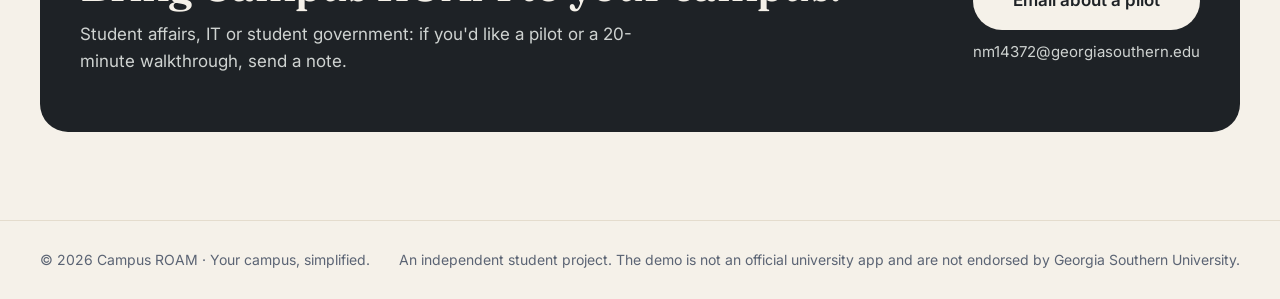
==== commit 6534f29a: "Website: GSU pilot only, neutral colors" ====
--- a/about/index.html
+++ b/about/index.html
@@ -7,22 +7,22 @@
 <meta name="description" content="Campus ROAM puts each student's classes, the time between them, events, clubs and campus resources into one personal app. Try the live demo.">
 <meta property="og:title" content="Campus ROAM — your campus, simplified">
 <meta property="og:description" content="One app that plans the day around the student. Try the live demo, no sign-up.">
-<meta name="theme-color" content="#14213D">
-<link rel="icon" href="../icons/favicon-32.png">
+<meta name="theme-color" content="#1E2226">
+
 <link rel="preconnect" href="https://fonts.googleapis.com"><link rel="preconnect" href="https://fonts.gstatic.com" crossorigin>
 <link rel="stylesheet" href="https://fonts.googleapis.com/css2?family=Fraunces:opsz,wght@9..144,500;9..144,600&family=Inter:wght@400;500;600;700&display=swap">
 <style>
-body{margin:0;background:#F6F2EA}
-a{color:#14213D}a:hover{color:#2A3D66}
+body{margin:0;background:#F5F1E9}
+a{color:#1E2226}a:hover{color:#3A4148}
 a:focus-visible{outline:3px solid #2864ab;outline-offset:3px;border-radius:6px}
 h1,h2,h3{font-family:Fraunces,Georgia,'Times New Roman',serif;font-weight:600;letter-spacing:-0.01em}
-.phone{width:290px;height:628px;max-width:100%;border-radius:40px;border:10px solid #14213D;overflow:hidden;background:#fff;box-shadow:0 30px 70px rgba(20,33,61,.22);position:relative;margin:0 auto}
+.phone{width:290px;height:628px;max-width:100%;border-radius:40px;border:10px solid #1E2226;overflow:hidden;background:#fff;box-shadow:0 30px 70px rgba(30,34,38,.22);position:relative;margin:0 auto}
 .phone iframe{border:0;width:390px;height:845px;transform:scale(.7);transform-origin:0 0;position:absolute;left:0;top:0}
 .tryit{text-align:center;font-size:13px;color:#5B6474;margin:12px 0 0}
-.askcard{width:290px;max-width:100%;background:#fff;border:1px solid #E4DCCD;border-radius:24px;padding:22px;box-shadow:0 20px 50px rgba(20,33,61,.12);box-sizing:border-box}
-.askcard .q{margin:0 0 14px;background:#14213D;color:#F6F2EA;border-radius:16px 16px 4px 16px;padding:10px 14px;font-size:15px;margin-left:24px}
-.askcard .a{margin:0 0 10px;font-weight:600;color:#14213D;font-size:16px}
-.askcard .src{margin:12px 0 4px;font-size:11px;letter-spacing:.1em;text-transform:uppercase;color:#7E5C24;font-weight:600}
+.askcard{width:290px;max-width:100%;background:#fff;border:1px solid #E4DCCD;border-radius:24px;padding:22px;box-shadow:0 20px 50px rgba(30,34,38,.12);box-sizing:border-box}
+.askcard .q{margin:0 0 14px;background:#1E2226;color:#F5F1E9;border-radius:16px 16px 4px 16px;padding:10px 14px;font-size:15px;margin-left:24px}
+.askcard .a{margin:0 0 10px;font-weight:600;color:#1E2226;font-size:16px}
+.askcard .src{margin:12px 0 4px;font-size:11px;letter-spacing:.1em;text-transform:uppercase;color:#1F5F58;font-weight:600}
 .askcard ul{list-style:none;margin:0;padding:0}
 .askcard li{display:flex;flex-direction:column;padding:10px 0;border-top:1px solid #EEE7DA;font-size:14px}
 .askcard li span{color:#3B4557}.askcard li small{color:#5B6474;font-size:12px}
@@ -32,12 +32,12 @@
 </head>
 <body>
 <main>
-<div style="font-family: Inter, system-ui, -apple-system, 'Segoe UI', sans-serif; color: #1B2433; background: #F6F2EA; line-height: 1.6; font-size: 17px">
-
-<header style="background: #F6F2EA; border-bottom: 1px solid #E4DCCD">
+<div style="font-family: Inter, system-ui, -apple-system, 'Segoe UI', sans-serif; color: #1B2433; background: #F5F1E9; line-height: 1.6; font-size: 17px">
+
+<header style="background: #F5F1E9; border-bottom: 1px solid #E4DCCD">
 <nav aria-label="Main" style="max-width: 1200px; margin: 0 auto; padding: 16px 24px; display: flex; flex-wrap: wrap; align-items: center; justify-content: space-between; gap: 12px 28px">
-<a href="#top" style="display: flex; align-items: center; gap: 10px; text-decoration: none; color: #14213D">
-<img src="../icons/icon-192.png" alt="" style="width: 36px; height: 36px; border-radius: 9px">
+<a href="#top" style="display: flex; align-items: center; gap: 10px; text-decoration: none; color: #1E2226">
+<svg aria-hidden="true" width="34" height="34" viewBox="0 0 34 34"><rect width="34" height="34" rx="9" fill="#1F5F58"/><circle cx="17" cy="17" r="9.5" fill="none" stroke="#F5F1E9" stroke-width="2"/><path d="M17 9.5l2.6 7.5L17 24.5l-2.6-7.5z" fill="#F5F1E9"/></svg>
 <span style="font-family: Fraunces, Georgia, serif; font-weight: 600; font-size: 22px">Campus ROAM</span>
 </a>
 <div style="display: flex; flex-wrap: wrap; align-items: center; gap: 4px 24px; font-size: 15px; font-weight: 500">
@@ -45,81 +45,73 @@
 <a href="#universities" style="color: #3B4557; text-decoration: none; padding: 10px 0">For universities</a>
 <a href="#trust" style="color: #3B4557; text-decoration: none; padding: 10px 0">Privacy</a>
 <a href="#contact" style="color: #3B4557; text-decoration: none; padding: 10px 0">Contact</a>
-<a href="../demo/" style="background: #14213D; color: #F6F2EA; text-decoration: none; padding: 11px 18px; border-radius: 999px; font-weight: 600">Open the live demo</a>
+<a href="../demo/?brand=roam" style="background: #1E2226; color: #F5F1E9; text-decoration: none; padding: 11px 18px; border-radius: 999px; font-weight: 600">Open the live demo</a>
 </div>
 </nav>
 </header>
 
 <section id="top" style="max-width: 1200px; margin: 0 auto; padding: 72px 24px 80px; display: flex; flex-wrap: wrap; align-items: center; gap: 56px">
 <div style="flex: 1 1 480px; min-width: 0">
-<p style="margin: 0 0 18px; font-size: 13px; font-weight: 600; letter-spacing: 0.14em; text-transform: uppercase; color: #7E5C24">The student experience platform</p>
-<h1 style="margin: 0 0 22px; font-size: clamp(44px, 5.6vw, 72px); line-height: 1.02; color: #14213D">Your campus, simplified.</h1>
+<p style="margin: 0 0 18px; font-size: 13px; font-weight: 600; letter-spacing: 0.14em; text-transform: uppercase; color: #1F5F58">The student experience platform</p>
+<h1 style="margin: 0 0 22px; font-size: clamp(44px, 5.6vw, 72px); line-height: 1.02; color: #1E2226">Your campus, simplified.</h1>
 <p style="margin: 0 0 30px; font-size: 20px; color: #3B4557; max-width: 560px">Campus ROAM puts each student's classes, the time between them, events, clubs and campus resources into one personal app. It runs on what your university already publishes, so a pilot starts without an IT project.</p>
 <div style="display: flex; flex-wrap: wrap; gap: 12px">
-<a href="../demo/" style="background: #14213D; color: #F6F2EA; text-decoration: none; padding: 15px 24px; border-radius: 999px; font-weight: 600">Try the demo, no sign-up</a>
-<a href="#contact" style="border: 1.5px solid #14213D; color: #14213D; text-decoration: none; padding: 14px 24px; border-radius: 999px; font-weight: 600">Request a pilot</a>
+<a href="../demo/?brand=roam" style="background: #1E2226; color: #F5F1E9; text-decoration: none; padding: 15px 24px; border-radius: 999px; font-weight: 600">Try the demo, no sign-up</a>
+<a href="#contact" style="border: 1.5px solid #1E2226; color: #1E2226; text-decoration: none; padding: 14px 24px; border-radius: 999px; font-weight: 600">Request a pilot</a>
 </div>
 <div style="margin-top: 36px; display: grid; grid-template-columns: repeat(3, minmax(0, 1fr)); gap: 16px; max-width: 520px; border-top: 1px solid #E4DCCD; padding-top: 22px">
-<div><p style="margin: 0; font-family: Fraunces, Georgia, serif; font-size: 28px; color: #14213D; line-height: 1.1">5,688</p><p style="margin: 4px 0 0; font-size: 14px; color: #5B6474">courses searchable</p></div>
-<div><p style="margin: 0; font-family: Fraunces, Georgia, serif; font-size: 28px; color: #14213D; line-height: 1.1">388</p><p style="margin: 4px 0 0; font-size: 14px; color: #5B6474">clubs and offices</p></div>
-<div><p style="margin: 0; font-family: Fraunces, Georgia, serif; font-size: 28px; color: #14213D; line-height: 1.1">4×</p><p style="margin: 4px 0 0; font-size: 14px; color: #5B6474">daily data refresh</p></div>
+<div><p style="margin: 0; font-family: Fraunces, Georgia, serif; font-size: 28px; color: #1E2226; line-height: 1.1">5,688</p><p style="margin: 4px 0 0; font-size: 14px; color: #5B6474">courses searchable</p></div>
+<div><p style="margin: 0; font-family: Fraunces, Georgia, serif; font-size: 28px; color: #1E2226; line-height: 1.1">388</p><p style="margin: 4px 0 0; font-size: 14px; color: #5B6474">clubs and offices</p></div>
+<div><p style="margin: 0; font-family: Fraunces, Georgia, serif; font-size: 28px; color: #1E2226; line-height: 1.1">4×</p><p style="margin: 4px 0 0; font-size: 14px; color: #5B6474">daily data refresh</p></div>
 </div>
 <p style="margin: 12px 0 0; font-size: 13px; color: #5B6474">Figures from the live Georgia Southern demo.</p>
 </div>
 <div style="flex: 0 1 340px; margin: 0 auto; display: flex; flex-direction: column; align-items: center">
-<div class="phone"><iframe src="../demo/index.html#today" title="Live demo: My Day" loading="lazy"></iframe></div>
+<div class="phone"><iframe src="../demo/index.html?brand=roam#today" title="Live demo: My Day" loading="lazy"></iframe></div>
 <p class="tryit">Live demo. Tap around.</p>
 </div>
 </section>
 
-<section aria-labelledby="demo-h" style="background: #14213D; color: #F6F2EA">
+<section aria-labelledby="demo-h" style="background: #1E2226; color: #F5F1E9">
 <div style="max-width: 1200px; margin: 0 auto; padding: 72px 24px">
-<p style="margin: 0 0 12px; font-size: 13px; font-weight: 600; letter-spacing: 0.14em; text-transform: uppercase; color: #E3C27A">Live demos</p>
-<h2 id="demo-h" style="margin: 0 0 14px; font-size: clamp(32px, 3.6vw, 46px); line-height: 1.1; color: #F6F2EA">Open it on your phone. It's already working.</h2>
-<p style="margin: 0 0 36px; color: #C9CFDB; max-width: 680px">Each demo opens straight into a sample student's day, filled with that school's real classes, events and hours. Nothing you do there is saved anywhere but your own browser.</p>
-<div style="display: grid; grid-template-columns: repeat(auto-fit, minmax(260px, 1fr)); gap: 16px">
-<a href="../demo/" style="display: flex; flex-direction: column; gap: 8px; text-decoration: none; color: #14213D; background: #F6F2EA; border-radius: 20px; padding: 26px">
-<span style="font-size: 12px; font-weight: 700; letter-spacing: 0.1em; text-transform: uppercase; color: #7E5C24">Start here</span>
-<span style="font-family: Fraunces, Georgia, serif; font-size: 24px; font-weight: 600; line-height: 1.2">Georgia Southern University</span>
-<span style="color: #3B4557; font-size: 16px">Every feature, including Ask ROAM, calendar import and the course finder. No sign-up.</span>
-<span style="margin-top: auto; padding-top: 8px; font-weight: 600">Open the demo →</span>
+<p style="margin: 0 0 12px; font-size: 13px; font-weight: 600; letter-spacing: 0.14em; text-transform: uppercase; color: #9ED3C6">The pilot</p>
+<h2 id="demo-h" style="margin: 0 0 14px; font-size: clamp(32px, 3.6vw, 46px); line-height: 1.1; color: #F5F1E9">Running now at Georgia Southern.</h2>
+<p style="margin: 0 0 36px; color: #CFD3D1; max-width: 680px">The demo opens straight into a sample student's day, filled with Georgia Southern's real classes, events, clubs and hours. Nothing you do there is saved anywhere but your own browser. Each campus later sets its own colors.</p>
+<div style="display: flex; flex-wrap: wrap; gap: 16px; align-items: stretch">
+<a href="../demo/?brand=roam" style="flex: 2 1 420px; display: flex; flex-direction: column; gap: 8px; text-decoration: none; color: #1E2226; background: #F5F1E9; border-radius: 20px; padding: 30px">
+<span style="font-size: 12px; font-weight: 700; letter-spacing: 0.1em; text-transform: uppercase; color: #1F5F58">Pilot campus</span>
+<span style="font-family: Fraunces, Georgia, serif; font-size: 28px; font-weight: 600; line-height: 1.2">Georgia Southern University</span>
+<span style="color: #3B4557; font-size: 16px">Every feature: Ask ROAM, the course finder, calendar import and reminders, For You, Community and Resources. It opens with a sample student, no sign-up.</span>
+<span style="margin-top: auto; padding-top: 10px; font-weight: 600">Open the demo →</span>
 </a>
-<a href="../demo/?brand=roam" style="display: flex; flex-direction: column; gap: 8px; text-decoration: none; color: #F6F2EA; border: 1px solid #3A4A6B; border-radius: 20px; padding: 26px">
-<span style="font-size: 12px; font-weight: 700; letter-spacing: 0.1em; text-transform: uppercase; color: #E3C27A">Unbranded</span>
-<span style="font-family: Fraunces, Georgia, serif; font-size: 24px; font-weight: 600; line-height: 1.2">The neutral ROAM look</span>
-<span style="color: #C9CFDB; font-size: 16px">The same app before a school's colors are applied. Each campus sets its own.</span>
-<span style="margin-top: auto; padding-top: 8px; font-weight: 600">See it unbranded →</span>
-</a>
-<a href="../otc/" style="display: flex; flex-direction: column; gap: 8px; text-decoration: none; color: #F6F2EA; border: 1px solid #3A4A6B; border-radius: 20px; padding: 26px">
-<span style="font-size: 12px; font-weight: 700; letter-spacing: 0.1em; text-transform: uppercase; color: #E3C27A">Technical college</span>
-<span style="font-family: Fraunces, Georgia, serif; font-size: 24px; font-weight: 600; line-height: 1.2">Ogeechee Technical College</span>
-<span style="color: #C9CFDB; font-size: 16px">Set up for a two-year college's programs, schedules and student services.</span>
-<span style="margin-top: auto; padding-top: 8px; font-weight: 600">Open the demo →</span>
-</a>
-</div>
-<p style="margin: 22px 0 0; font-size: 14px; color: #C9CFDB">Georgia Southern students in the pilot sign in at <a href="../" style="color: #F6F2EA">the pilot app</a> with their school email. Staff and clubs post at <a href="../admin.html" style="color: #F6F2EA">the posting page</a>.</p>
+<div style="flex: 1 1 260px; border: 1px solid #3D454D; border-radius: 20px; padding: 30px; display: flex; flex-direction: column; gap: 10px">
+<span style="font-size: 12px; font-weight: 700; letter-spacing: 0.1em; text-transform: uppercase; color: #9ED3C6">The live pilot</span>
+<span style="color: #F5F1E9; font-size: 16px">Georgia Southern students sign in to the pilot with their school email. Campus offices and clubs post events from their own page.</span>
+<span style="margin-top: auto; display: flex; flex-wrap: wrap; gap: 8px 18px; font-weight: 600"><a href="../" style="color: #F5F1E9">Pilot app →</a><a href="../admin.html" style="color: #F5F1E9">Posting page →</a></span>
+</div>
+</div>
 </div>
 </section>
 
 <section aria-labelledby="problem-h" style="max-width: 1200px; margin: 0 auto; padding: 88px 24px 48px">
-<p style="margin: 0 0 12px; font-size: 13px; font-weight: 600; letter-spacing: 0.14em; text-transform: uppercase; color: #7E5C24">The problem</p>
-<h2 id="problem-h" style="margin: 0 0 14px; font-size: clamp(32px, 3.6vw, 46px); line-height: 1.12; color: #14213D; max-width: 820px">Students are juggling a maze of portals, apps and links.</h2>
+<p style="margin: 0 0 12px; font-size: 13px; font-weight: 600; letter-spacing: 0.14em; text-transform: uppercase; color: #1F5F58">The problem</p>
+<h2 id="problem-h" style="margin: 0 0 14px; font-size: clamp(32px, 3.6vw, 46px); line-height: 1.12; color: #1E2226; max-width: 820px">Students are juggling a maze of portals, apps and links.</h2>
 <p style="margin: 0 0 40px; color: #5B6474; max-width: 700px">A national survey of 1,010 U.S. college students found the cost shows up in missed deadlines, lost time and a weaker sense of belonging.</p>
 <div style="display: grid; grid-template-columns: repeat(auto-fit, minmax(230px, 1fr)); gap: 0; border-top: 1px solid #D9CFBC">
 <div style="padding: 28px 24px 28px 0; border-bottom: 1px solid #D9CFBC">
-<p style="margin: 0 0 8px; font-family: Fraunces, Georgia, serif; font-size: 52px; color: #14213D; line-height: 1">75%</p>
+<p style="margin: 0 0 8px; font-family: Fraunces, Georgia, serif; font-size: 52px; color: #1E2226; line-height: 1">75%</p>
 <p style="margin: 0; color: #3B4557">prefer reaching student services through one central platform. Only 12% prefer separate systems.</p>
 </div>
 <div style="padding: 28px 24px 28px 0; border-bottom: 1px solid #D9CFBC">
-<p style="margin: 0 0 8px; font-family: Fraunces, Georgia, serif; font-size: 52px; color: #14213D; line-height: 1">47%</p>
+<p style="margin: 0 0 8px; font-family: Fraunces, Georgia, serif; font-size: 52px; color: #1E2226; line-height: 1">47%</p>
 <p style="margin: 0; color: #3B4557">have missed a critical deadline, like a payment or registration, because they didn't know it was due.</p>
 </div>
 <div style="padding: 28px 24px 28px 0; border-bottom: 1px solid #D9CFBC">
-<p style="margin: 0 0 8px; font-family: Fraunces, Georgia, serif; font-size: 52px; color: #14213D; line-height: 1">65%</p>
+<p style="margin: 0 0 8px; font-family: Fraunces, Georgia, serif; font-size: 52px; color: #1E2226; line-height: 1">65%</p>
 <p style="margin: 0; color: #3B4557">want an easier way to find groups and clubs. Only 33% use school technology to find them today.</p>
 </div>
 <div style="padding: 28px 24px 28px 0; border-bottom: 1px solid #D9CFBC">
-<p style="margin: 0 0 8px; font-family: Fraunces, Georgia, serif; font-size: 52px; color: #14213D; line-height: 1">60%</p>
+<p style="margin: 0 0 8px; font-family: Fraunces, Georgia, serif; font-size: 52px; color: #1E2226; line-height: 1">60%</p>
 <p style="margin: 0; color: #3B4557">spend more than five minutes finding essentials like a class schedule or financial aid details.</p>
 </div>
 </div>
@@ -127,8 +119,8 @@
 </section>
 
 <section id="product" aria-labelledby="product-h" style="max-width: 1200px; margin: 0 auto; padding: 56px 24px 24px">
-<p style="margin: 0 0 12px; font-size: 13px; font-weight: 600; letter-spacing: 0.14em; text-transform: uppercase; color: #7E5C24">What students get</p>
-<h2 id="product-h" style="margin: 0 0 8px; font-size: clamp(32px, 3.6vw, 46px); line-height: 1.12; color: #14213D; max-width: 820px">One app that plans the day around the student.</h2>
+<p style="margin: 0 0 12px; font-size: 13px; font-weight: 600; letter-spacing: 0.14em; text-transform: uppercase; color: #1F5F58">What students get</p>
+<h2 id="product-h" style="margin: 0 0 8px; font-size: clamp(32px, 3.6vw, 46px); line-height: 1.12; color: #1E2226; max-width: 820px">One app that plans the day around the student.</h2>
 </section>
 
 <section aria-label="Ask ROAM" style="max-width: 1200px; margin: 0 auto; padding: 32px 24px; display: flex; flex-wrap: wrap; align-items: center; gap: 48px">
@@ -139,69 +131,69 @@
 <ul><li><strong>Dining Commons</strong><span>Building 465, 97 Georgia Ave.</span><small>Hours and locations</small></li><li><strong>Lakeside Dining Commons</strong><span>Open until 6:00 PM</span><small>Hours and locations</small></li></ul>
 </div></div>
 <div style="flex: 1 1 420px; min-width: 0">
-<p style="margin: 0 0 8px; font-size: 14px; font-weight: 600; color: #7E5C24">Ask ROAM</p>
-<h3 style="margin: 0 0 14px; font-size: 32px; line-height: 1.15; color: #14213D">Questions answered from the school's own pages.</h3>
+<p style="margin: 0 0 8px; font-size: 14px; font-weight: 600; color: #1F5F58">Ask ROAM</p>
+<h3 style="margin: 0 0 14px; font-size: 32px; line-height: 1.15; color: #1E2226">Questions answered from the school's own pages.</h3>
 <p style="margin: 0 0 16px; color: #3B4557">"Is the dining commons open?" "When are finals?" "Where can I get tutoring?" Each answer comes only from the university's published hours, calendar, catalog and offices, with the source linked under it. Crisis words always bring up 988 and 911 first.</p>
 </div>
 </section>
 
 <section aria-label="My Day and For You" style="max-width: 1200px; margin: 0 auto; padding: 32px 24px; display: flex; flex-wrap: wrap-reverse; align-items: center; gap: 48px">
 <div style="flex: 1 1 420px; min-width: 0">
-<p style="margin: 0 0 8px; font-size: 14px; font-weight: 600; color: #7E5C24">My Day and For You</p>
-<h3 style="margin: 0 0 14px; font-size: 32px; line-height: 1.15; color: #14213D">The gaps between classes, put to use.</h3>
+<p style="margin: 0 0 8px; font-size: 14px; font-weight: 600; color: #1F5F58">My Day and For You</p>
+<h3 style="margin: 0 0 14px; font-size: 32px; line-height: 1.15; color: #1E2226">The gaps between classes, put to use.</h3>
 <p style="margin: 0 0 16px; color: #3B4557">My Day shows today's classes and where they are, then fills each gap with what fits: lunch where it's open, a study space, an event that ends before the next class. For You ranks campus events by the student's department first, then Student Affairs and the clubs they follow, with this week on one page and later weeks one swipe away.</p>
 </div>
-<div style="flex: 0 1 290px; margin: 0 auto"><div class="phone"><iframe src="../demo/index.html#discover" title="Live demo: For You" loading="lazy"></iframe></div></div>
+<div style="flex: 0 1 290px; margin: 0 auto"><div class="phone"><iframe src="../demo/index.html?brand=roam#discover" title="Live demo: For You" loading="lazy"></iframe></div></div>
 </section>
 
 <section aria-label="Classes and reminders" style="max-width: 1200px; margin: 0 auto; padding: 32px 24px; display: flex; flex-wrap: wrap; align-items: center; gap: 48px">
-<div style="flex: 0 1 290px; margin: 0 auto"><div class="phone"><iframe src="../demo/index.html#schedule" title="Live demo: Classes" loading="lazy"></iframe></div></div>
-<div style="flex: 1 1 420px; min-width: 0">
-<p style="margin: 0 0 8px; font-size: 14px; font-weight: 600; color: #7E5C24">Classes and reminders</p>
-<h3 style="margin: 0 0 14px; font-size: 32px; line-height: 1.15; color: #14213D">A full schedule in under a minute.</h3>
+<div style="flex: 0 1 290px; margin: 0 auto"><div class="phone"><iframe src="../demo/index.html?brand=roam#schedule" title="Live demo: Classes" loading="lazy"></iframe></div></div>
+<div style="flex: 1 1 420px; min-width: 0">
+<p style="margin: 0 0 8px; font-size: 14px; font-weight: 600; color: #1F5F58">Classes and reminders</p>
+<h3 style="margin: 0 0 14px; font-size: 32px; line-height: 1.15; color: #1E2226">A full schedule in under a minute.</h3>
 <p style="margin: 0 0 16px; color: #3B4557">Type "micro" and pick Principles of Microeconomics from the full catalog, or upload a calendar file and confirm the classes it finds. One tap then adds every class through the end of term to the phone's own calendar, with an alert before each one. It skips breaks and follows make-up days.</p>
 </div>
 </section>
 
 <section aria-label="Community and resources" style="max-width: 1200px; margin: 0 auto; padding: 32px 24px 88px; display: flex; flex-wrap: wrap-reverse; align-items: center; gap: 48px">
 <div style="flex: 1 1 420px; min-width: 0">
-<p style="margin: 0 0 8px; font-size: 14px; font-weight: 600; color: #7E5C24">Community and resources</p>
-<h3 style="margin: 0 0 14px; font-size: 32px; line-height: 1.15; color: #14213D">Every club, office and service, easy to find.</h3>
+<p style="margin: 0 0 8px; font-size: 14px; font-weight: 600; color: #1F5F58">Community and resources</p>
+<h3 style="margin: 0 0 14px; font-size: 32px; line-height: 1.15; color: #1E2226">Every club, office and service, easy to find.</h3>
 <p style="margin: 0 0 16px; color: #3B4557">Student organizations, campus offices and departments, grouped and searchable, each with its own page. Resources answer "is it open right now?" for dining, study spaces, health, tutoring and transit, with crisis lines always on top.</p>
 </div>
-<div style="flex: 0 1 290px; margin: 0 auto"><div class="phone"><iframe src="../demo/index.html#community" title="Live demo: Community" loading="lazy"></iframe></div></div>
+<div style="flex: 0 1 290px; margin: 0 auto"><div class="phone"><iframe src="../demo/index.html?brand=roam#community" title="Live demo: Community" loading="lazy"></iframe></div></div>
 </section>
 
 <section id="universities" aria-labelledby="uni-h" style="background: #FFFFFF; border-top: 1px solid #E4DCCD; border-bottom: 1px solid #E4DCCD">
 <div style="max-width: 1200px; margin: 0 auto; padding: 88px 24px">
 <div style="display: flex; flex-wrap: wrap; align-items: center; gap: 48px">
 <div style="flex: 1 1 460px; min-width: 0">
-<p style="margin: 0 0 12px; font-size: 13px; font-weight: 600; letter-spacing: 0.14em; text-transform: uppercase; color: #7E5C24">For universities</p>
-<h2 id="uni-h" style="margin: 0 0 16px; font-size: clamp(32px, 3.6vw, 46px); line-height: 1.12; color: #14213D">A pilot your IT team doesn't have to build.</h2>
+<p style="margin: 0 0 12px; font-size: 13px; font-weight: 600; letter-spacing: 0.14em; text-transform: uppercase; color: #1F5F58">For universities</p>
+<h2 id="uni-h" style="margin: 0 0 16px; font-size: clamp(32px, 3.6vw, 46px); line-height: 1.12; color: #1E2226">A pilot your IT team doesn't have to build.</h2>
 <p style="margin: 0 0 28px; color: #3B4557">Campus ROAM starts from what you already publish: the events calendar, the student organization directory, dining and library hours and the course catalog. The first semester needs your approval and your students, not an integration project.</p>
 <ul style="margin: 0; padding: 0; list-style: none; display: grid; gap: 18px">
-<li style="display: flex; gap: 14px; align-items: flex-start"><svg aria-hidden="true" width="22" height="22" viewBox="0 0 24 24" fill="none" stroke="#14213D" stroke-width="1.8" stroke-linecap="round" stroke-linejoin="round" style="flex: 0 0 auto; margin-top: 3px"><path d="M4 20h16M6 16V9M12 16V5M18 16v-4"></path></svg><span><strong style="color: #14213D">Offices and clubs post directly.</strong> Staff get their own login to publish events and announcements straight into students' feeds.</span></li>
-<li style="display: flex; gap: 14px; align-items: flex-start"><svg aria-hidden="true" width="22" height="22" viewBox="0 0 24 24" fill="none" stroke="#14213D" stroke-width="1.8" stroke-linecap="round" stroke-linejoin="round" style="flex: 0 0 auto; margin-top: 3px"><circle cx="12" cy="12" r="8.5"></circle><path d="M12 3.5a8.5 8.5 0 0 0 0 17"></path></svg><span><strong style="color: #14213D">Your colors, your name.</strong> Each campus sets its own colors once. Text contrast adjusts automatically so it stays readable.</span></li>
-<li style="display: flex; gap: 14px; align-items: flex-start"><svg aria-hidden="true" width="22" height="22" viewBox="0 0 24 24" fill="none" stroke="#14213D" stroke-width="1.8" stroke-linecap="round" stroke-linejoin="round" style="flex: 0 0 auto; margin-top: 3px"><path d="M4 19V5M4 19h16M8 15l3-4 3 2 5-6"></path></svg><span><strong style="color: #14213D">Pilot reports built in.</strong> Sign-ups, weekly active students, the screens they use most, surveys and feedback, exportable as a spreadsheet file.</span></li>
-<li style="display: flex; gap: 14px; align-items: flex-start"><svg aria-hidden="true" width="22" height="22" viewBox="0 0 24 24" fill="none" stroke="#14213D" stroke-width="1.8" stroke-linecap="round" stroke-linejoin="round" style="flex: 0 0 auto; margin-top: 3px"><rect x="7" y="2.5" width="10" height="19" rx="2.5"></rect><path d="M11 18.5h2"></path></svg><span><strong style="color: #14213D">Any phone, no app store.</strong> Opens in the browser and installs to the home screen. It keeps working when the signal drops.</span></li>
+<li style="display: flex; gap: 14px; align-items: flex-start"><svg aria-hidden="true" width="22" height="22" viewBox="0 0 24 24" fill="none" stroke="#1E2226" stroke-width="1.8" stroke-linecap="round" stroke-linejoin="round" style="flex: 0 0 auto; margin-top: 3px"><path d="M4 20h16M6 16V9M12 16V5M18 16v-4"></path></svg><span><strong style="color: #1E2226">Offices and clubs post directly.</strong> Staff get their own login to publish events and announcements straight into students' feeds.</span></li>
+<li style="display: flex; gap: 14px; align-items: flex-start"><svg aria-hidden="true" width="22" height="22" viewBox="0 0 24 24" fill="none" stroke="#1E2226" stroke-width="1.8" stroke-linecap="round" stroke-linejoin="round" style="flex: 0 0 auto; margin-top: 3px"><circle cx="12" cy="12" r="8.5"></circle><path d="M12 3.5a8.5 8.5 0 0 0 0 17"></path></svg><span><strong style="color: #1E2226">Your colors, your name.</strong> Each campus sets its own colors once. Text contrast adjusts automatically so it stays readable.</span></li>
+<li style="display: flex; gap: 14px; align-items: flex-start"><svg aria-hidden="true" width="22" height="22" viewBox="0 0 24 24" fill="none" stroke="#1E2226" stroke-width="1.8" stroke-linecap="round" stroke-linejoin="round" style="flex: 0 0 auto; margin-top: 3px"><path d="M4 19V5M4 19h16M8 15l3-4 3 2 5-6"></path></svg><span><strong style="color: #1E2226">Pilot reports built in.</strong> Sign-ups, weekly active students, the screens they use most, surveys and feedback, exportable as a spreadsheet file.</span></li>
+<li style="display: flex; gap: 14px; align-items: flex-start"><svg aria-hidden="true" width="22" height="22" viewBox="0 0 24 24" fill="none" stroke="#1E2226" stroke-width="1.8" stroke-linecap="round" stroke-linejoin="round" style="flex: 0 0 auto; margin-top: 3px"><rect x="7" y="2.5" width="10" height="19" rx="2.5"></rect><path d="M11 18.5h2"></path></svg><span><strong style="color: #1E2226">Any phone, no app store.</strong> Opens in the browser and installs to the home screen. It keeps working when the signal drops.</span></li>
 </ul>
 </div>
 
 </div>
 <div style="margin-top: 64px; display: grid; grid-template-columns: repeat(auto-fit, minmax(260px, 1fr)); gap: 16px">
-<div style="background: #F6F2EA; border-radius: 20px; padding: 28px">
-<p style="margin: 0 0 12px; font-family: Fraunces, Georgia, serif; font-size: 34px; color: #7E5C24; line-height: 1">01</p>
-<h3 style="margin: 0 0 8px; font-size: 22px; color: #14213D">Set up your campus</h3>
+<div style="background: #F5F1E9; border-radius: 20px; padding: 28px">
+<p style="margin: 0 0 12px; font-family: Fraunces, Georgia, serif; font-size: 34px; color: #1F5F58; line-height: 1">01</p>
+<h3 style="margin: 0 0 8px; font-size: 22px; color: #1E2226">Set up your campus</h3>
 <p style="margin: 0; color: #3B4557; font-size: 16px">We load your public calendar, directory, hours, buildings and course catalog, then apply your school colors.</p>
 </div>
-<div style="background: #F6F2EA; border-radius: 20px; padding: 28px">
-<p style="margin: 0 0 12px; font-family: Fraunces, Georgia, serif; font-size: 34px; color: #7E5C24; line-height: 1">02</p>
-<h3 style="margin: 0 0 8px; font-size: 22px; color: #14213D">Run it with a student cohort</h3>
+<div style="background: #F5F1E9; border-radius: 20px; padding: 28px">
+<p style="margin: 0 0 12px; font-family: Fraunces, Georgia, serif; font-size: 34px; color: #1F5F58; line-height: 1">02</p>
+<h3 style="margin: 0 0 8px; font-size: 22px; color: #1E2226">Run it with a student cohort</h3>
 <p style="margin: 0; color: #3B4557; font-size: 16px">Students sign up with their school email and agree to anonymous usage counts. They can leave and delete everything at any time.</p>
 </div>
-<div style="background: #F6F2EA; border-radius: 20px; padding: 28px">
-<p style="margin: 0 0 12px; font-family: Fraunces, Georgia, serif; font-size: 34px; color: #7E5C24; line-height: 1">03</p>
-<h3 style="margin: 0 0 8px; font-size: 22px; color: #14213D">Decide with real numbers</h3>
+<div style="background: #F5F1E9; border-radius: 20px; padding: 28px">
+<p style="margin: 0 0 12px; font-family: Fraunces, Georgia, serif; font-size: 34px; color: #1F5F58; line-height: 1">03</p>
+<h3 style="margin: 0 0 8px; font-size: 22px; color: #1E2226">Decide with real numbers</h3>
 <p style="margin: 0; color: #3B4557; font-size: 16px">At the end of the term you get weekly active students, feature use, events saved and survey results.</p>
 </div>
 </div>
@@ -210,27 +202,27 @@
 
 <section id="trust" aria-labelledby="trust-h" style="max-width: 1200px; margin: 0 auto; padding: 88px 24px; display: flex; flex-wrap: wrap; gap: 48px">
 <div style="flex: 1 1 360px; min-width: 0">
-<p style="margin: 0 0 12px; font-size: 13px; font-weight: 600; letter-spacing: 0.14em; text-transform: uppercase; color: #7E5C24">Privacy and accessibility</p>
-<h2 id="trust-h" style="margin: 0 0 16px; font-size: clamp(30px, 3.2vw, 40px); line-height: 1.15; color: #14213D">Built to hold as little as possible, and to work for everyone.</h2>
+<p style="margin: 0 0 12px; font-size: 13px; font-weight: 600; letter-spacing: 0.14em; text-transform: uppercase; color: #1F5F58">Privacy and accessibility</p>
+<h2 id="trust-h" style="margin: 0 0 16px; font-size: clamp(30px, 3.2vw, 40px); line-height: 1.15; color: #1E2226">Built to hold as little as possible, and to work for everyone.</h2>
 <p style="margin: 0; color: #5B6474">A written security and accessibility summary is available for your review.</p>
 </div>
 <ul style="flex: 1 1 460px; min-width: 0; margin: 0; padding: 0; list-style: none; display: grid; gap: 16px">
-<li style="display: flex; gap: 14px; align-items: flex-start; padding-bottom: 16px; border-bottom: 1px solid #E4DCCD"><svg aria-hidden="true" width="22" height="22" viewBox="0 0 24 24" fill="none" stroke="#7E5C24" stroke-width="2" stroke-linecap="round" stroke-linejoin="round" style="flex: 0 0 auto; margin-top: 3px"><path d="M5 12.5l4.5 4.5L19 7.5"></path></svg><span>No grades, financial aid, holds or student ID numbers. It never connects to student records.</span></li>
-<li style="display: flex; gap: 14px; align-items: flex-start; padding-bottom: 16px; border-bottom: 1px solid #E4DCCD"><svg aria-hidden="true" width="22" height="22" viewBox="0 0 24 24" fill="none" stroke="#7E5C24" stroke-width="2" stroke-linecap="round" stroke-linejoin="round" style="flex: 0 0 auto; margin-top: 3px"><path d="M5 12.5l4.5 4.5L19 7.5"></path></svg><span>Database rules let each student read and change only their own data.</span></li>
-<li style="display: flex; gap: 14px; align-items: flex-start; padding-bottom: 16px; border-bottom: 1px solid #E4DCCD"><svg aria-hidden="true" width="22" height="22" viewBox="0 0 24 24" fill="none" stroke="#7E5C24" stroke-width="2" stroke-linecap="round" stroke-linejoin="round" style="flex: 0 0 auto; margin-top: 3px"><path d="M5 12.5l4.5 4.5L19 7.5"></path></svg><span>Usage is counted as feature totals, only with consent, and never sold. One tap deletes an account and everything in it.</span></li>
-<li style="display: flex; gap: 14px; align-items: flex-start"><svg aria-hidden="true" width="22" height="22" viewBox="0 0 24 24" fill="none" stroke="#7E5C24" stroke-width="2" stroke-linecap="round" stroke-linejoin="round" style="flex: 0 0 auto; margin-top: 3px"><path d="M5 12.5l4.5 4.5L19 7.5"></path></svg><span>Zero violations in an automated WCAG 2.2 AA audit of every screen, in light and dark mode, plus keyboard, zoom and reduced-motion checks.</span></li>
+<li style="display: flex; gap: 14px; align-items: flex-start; padding-bottom: 16px; border-bottom: 1px solid #E4DCCD"><svg aria-hidden="true" width="22" height="22" viewBox="0 0 24 24" fill="none" stroke="#1F5F58" stroke-width="2" stroke-linecap="round" stroke-linejoin="round" style="flex: 0 0 auto; margin-top: 3px"><path d="M5 12.5l4.5 4.5L19 7.5"></path></svg><span>No grades, financial aid, holds or student ID numbers. It never connects to student records.</span></li>
+<li style="display: flex; gap: 14px; align-items: flex-start; padding-bottom: 16px; border-bottom: 1px solid #E4DCCD"><svg aria-hidden="true" width="22" height="22" viewBox="0 0 24 24" fill="none" stroke="#1F5F58" stroke-width="2" stroke-linecap="round" stroke-linejoin="round" style="flex: 0 0 auto; margin-top: 3px"><path d="M5 12.5l4.5 4.5L19 7.5"></path></svg><span>Database rules let each student read and change only their own data.</span></li>
+<li style="display: flex; gap: 14px; align-items: flex-start; padding-bottom: 16px; border-bottom: 1px solid #E4DCCD"><svg aria-hidden="true" width="22" height="22" viewBox="0 0 24 24" fill="none" stroke="#1F5F58" stroke-width="2" stroke-linecap="round" stroke-linejoin="round" style="flex: 0 0 auto; margin-top: 3px"><path d="M5 12.5l4.5 4.5L19 7.5"></path></svg><span>Usage is counted as feature totals, only with consent, and never sold. One tap deletes an account and everything in it.</span></li>
+<li style="display: flex; gap: 14px; align-items: flex-start"><svg aria-hidden="true" width="22" height="22" viewBox="0 0 24 24" fill="none" stroke="#1F5F58" stroke-width="2" stroke-linecap="round" stroke-linejoin="round" style="flex: 0 0 auto; margin-top: 3px"><path d="M5 12.5l4.5 4.5L19 7.5"></path></svg><span>Zero violations in an automated WCAG 2.2 AA audit of every screen, in light and dark mode, plus keyboard, zoom and reduced-motion checks.</span></li>
 </ul>
 </section>
 
 <section id="contact" aria-labelledby="contact-h" style="max-width: 1200px; margin: 0 auto; padding: 0 24px 88px">
-<div style="background: #14213D; color: #F6F2EA; border-radius: 28px; padding: 56px 40px; display: flex; flex-wrap: wrap; align-items: center; justify-content: space-between; gap: 32px">
+<div style="background: #1E2226; color: #F5F1E9; border-radius: 28px; padding: 56px 40px; display: flex; flex-wrap: wrap; align-items: center; justify-content: space-between; gap: 32px">
 <div style="flex: 1 1 440px; min-width: 0">
-<h2 id="contact-h" style="margin: 0 0 12px; font-size: clamp(30px, 3.4vw, 44px); line-height: 1.12; color: #F6F2EA">Bring Campus ROAM to your campus.</h2>
-<p style="margin: 0; color: #C9CFDB; max-width: 560px">Student affairs, IT or student government: if you'd like a pilot or a 20-minute walkthrough, send a note.</p>
+<h2 id="contact-h" style="margin: 0 0 12px; font-size: clamp(30px, 3.4vw, 44px); line-height: 1.12; color: #F5F1E9">Bring Campus ROAM to your campus.</h2>
+<p style="margin: 0; color: #CFD3D1; max-width: 560px">Student affairs, IT or student government: if you'd like a pilot or a 20-minute walkthrough, send a note.</p>
 </div>
 <div style="flex: 0 1 auto; display: flex; flex-direction: column; gap: 10px; align-items: stretch">
-<a href="mailto:nm14372@georgiasouthern.edu?subject=Campus%20ROAM%20pilot" style="background: #F6F2EA; color: #14213D; text-decoration: none; padding: 15px 26px; border-radius: 999px; font-weight: 600; text-align: center">Email about a pilot</a>
-<p style="margin: 0; font-size: 15px; color: #C9CFDB; text-align: center">nm14372@georgiasouthern.edu</p>
+<a href="mailto:nm14372@georgiasouthern.edu?subject=Campus%20ROAM%20pilot" style="background: #F5F1E9; color: #1E2226; text-decoration: none; padding: 15px 26px; border-radius: 999px; font-weight: 600; text-align: center">Email about a pilot</a>
+<p style="margin: 0; font-size: 15px; color: #CFD3D1; text-align: center">nm14372@georgiasouthern.edu</p>
 </div>
 </div>
 </section>
@@ -238,7 +230,7 @@
 <footer style="border-top: 1px solid #E4DCCD">
 <div style="max-width: 1200px; margin: 0 auto; padding: 28px 24px; display: flex; flex-wrap: wrap; justify-content: space-between; gap: 12px; font-size: 14px; color: #5B6474">
 <span>© 2026 Campus ROAM · Your campus, simplified.</span>
-<span>An independent student project. The demos are not official university apps and are not endorsed by Georgia Southern University or Ogeechee Technical College.</span>
+<span>An independent student project. The demo is not an official university app and are not endorsed by Georgia Southern University.</span>
 </div>
 </footer>
 
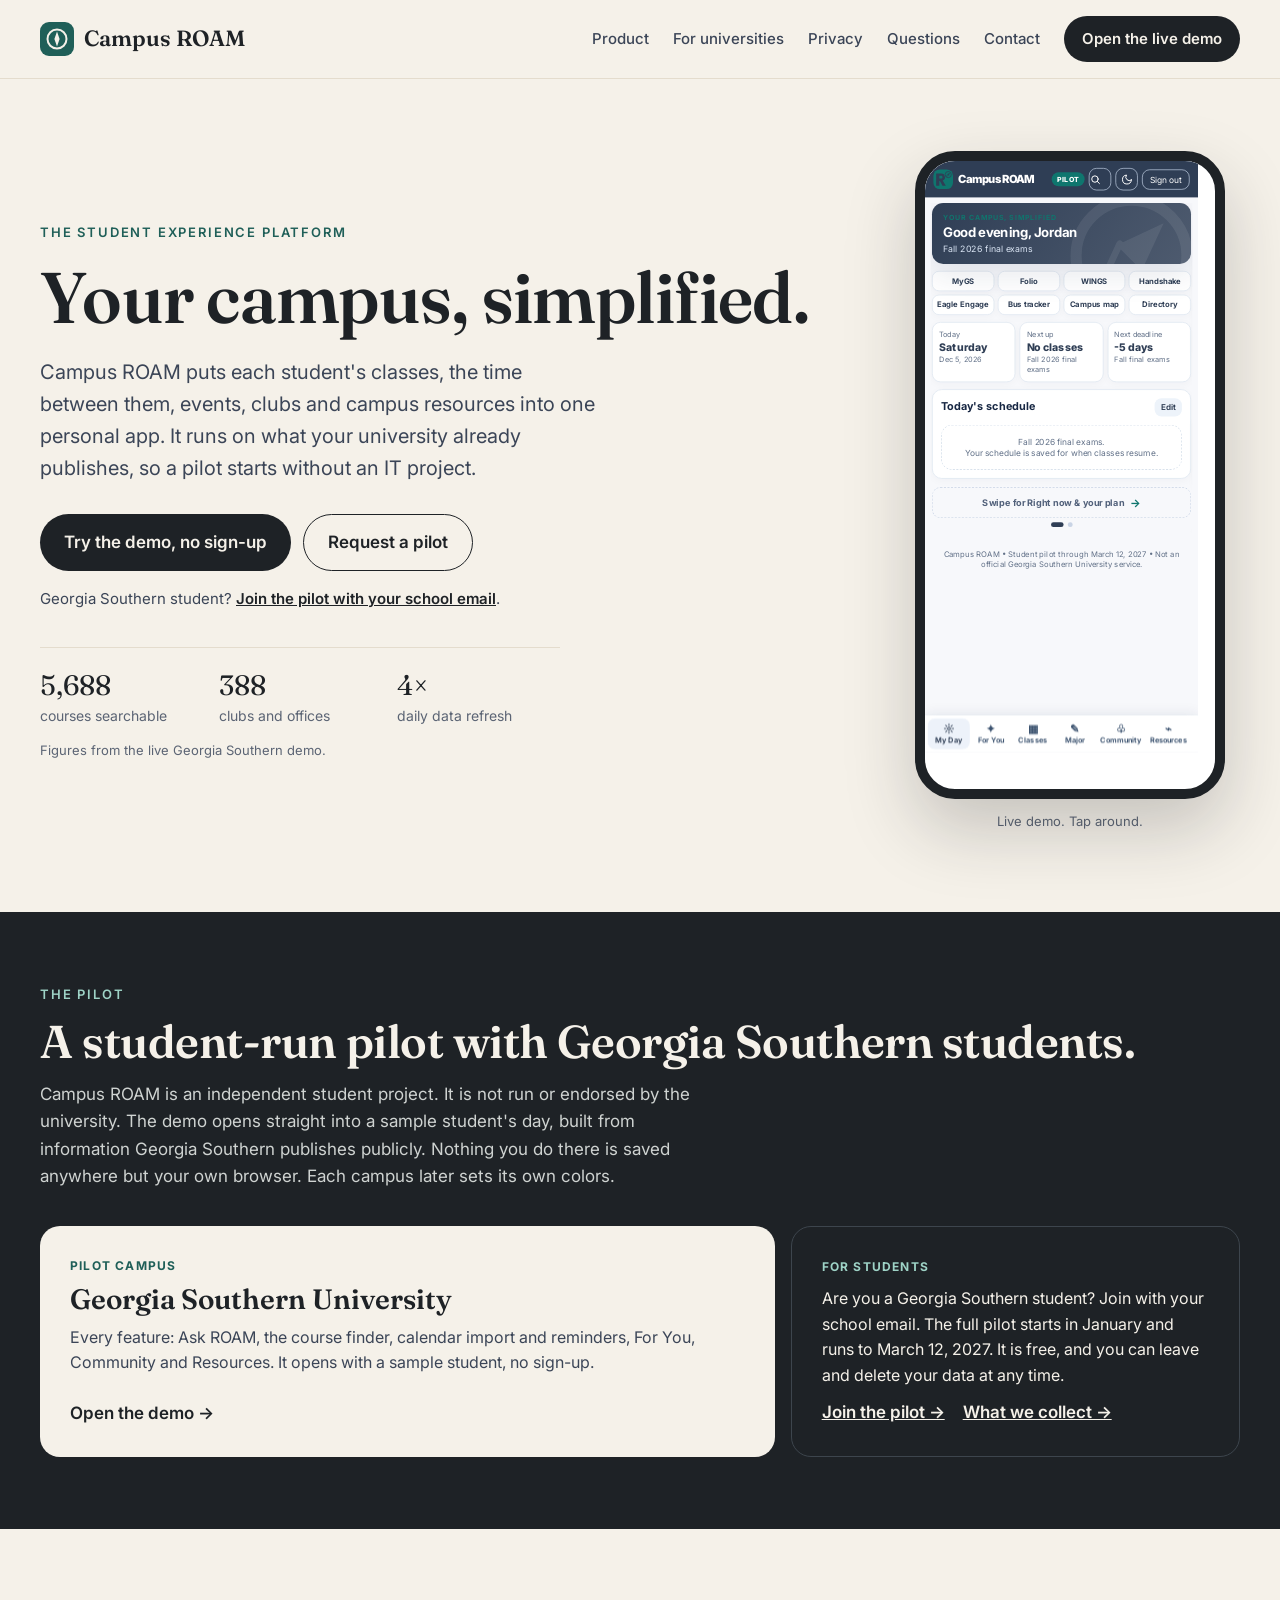
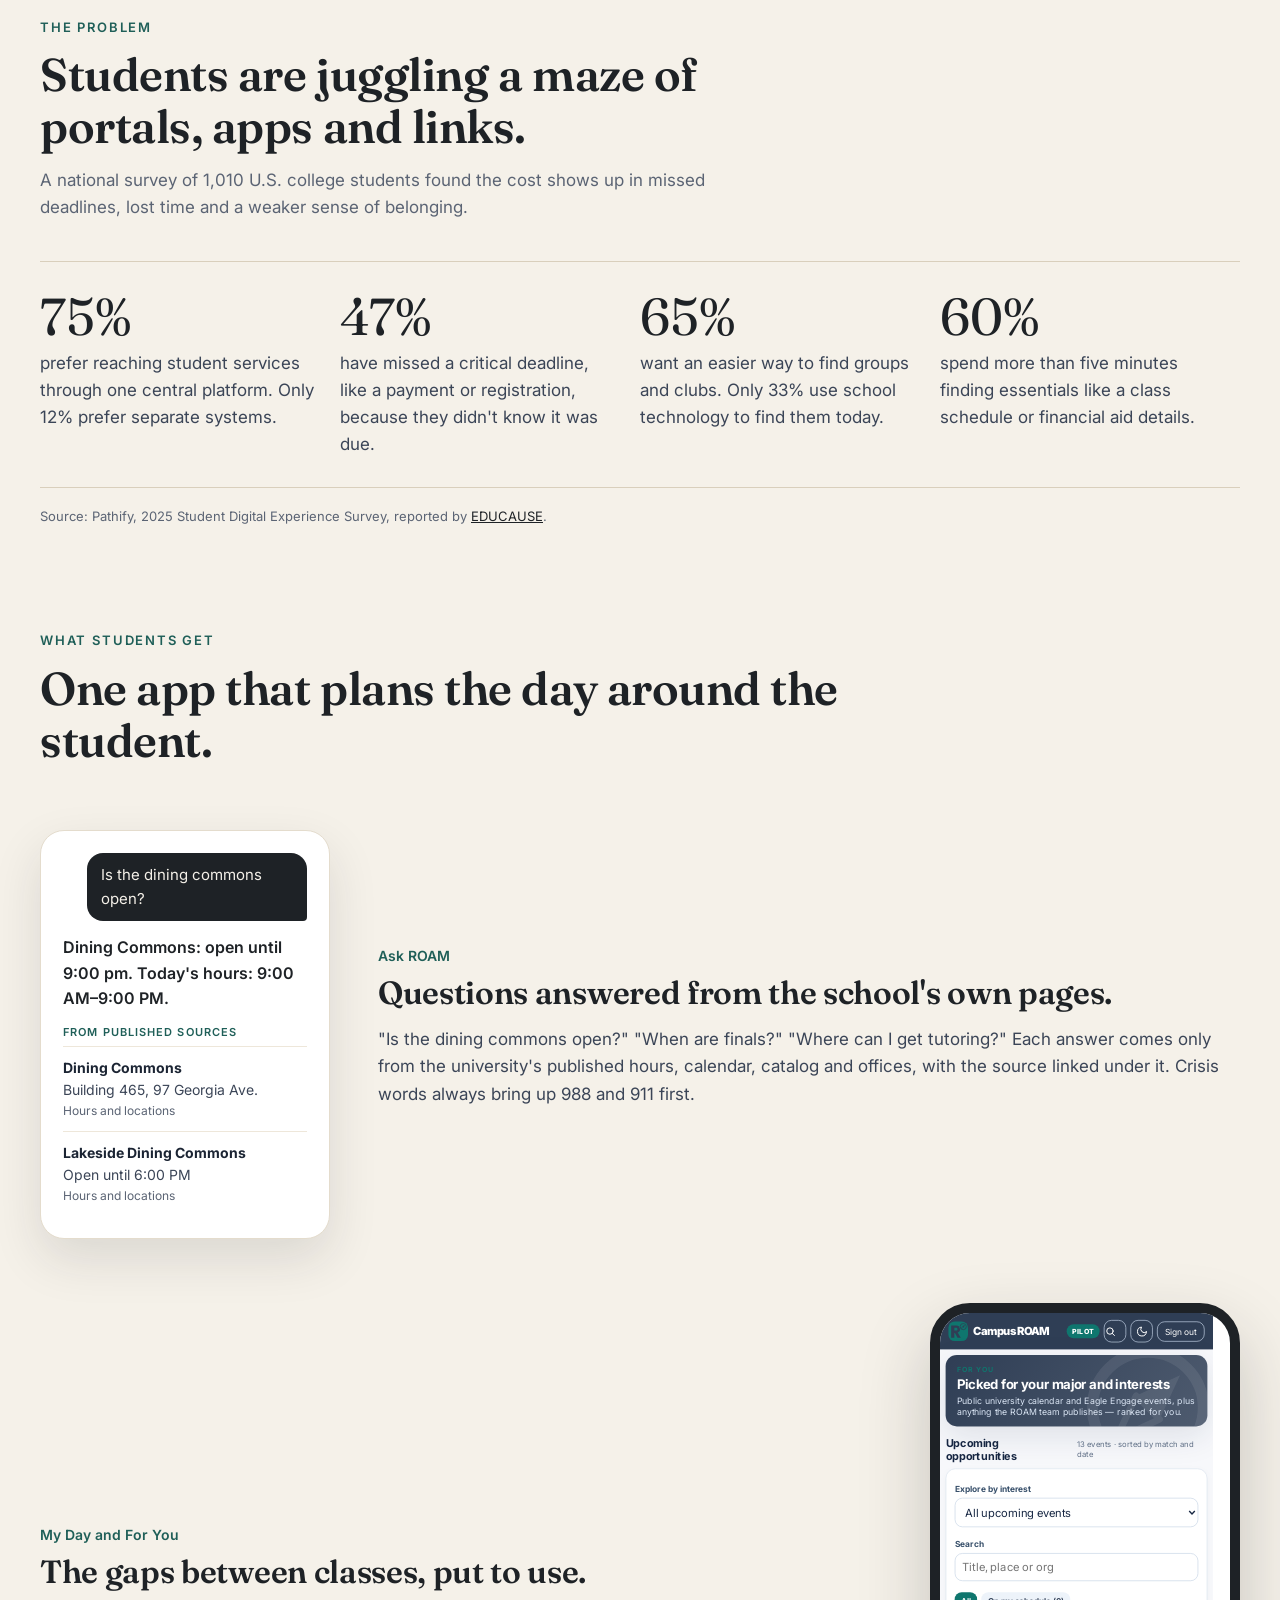
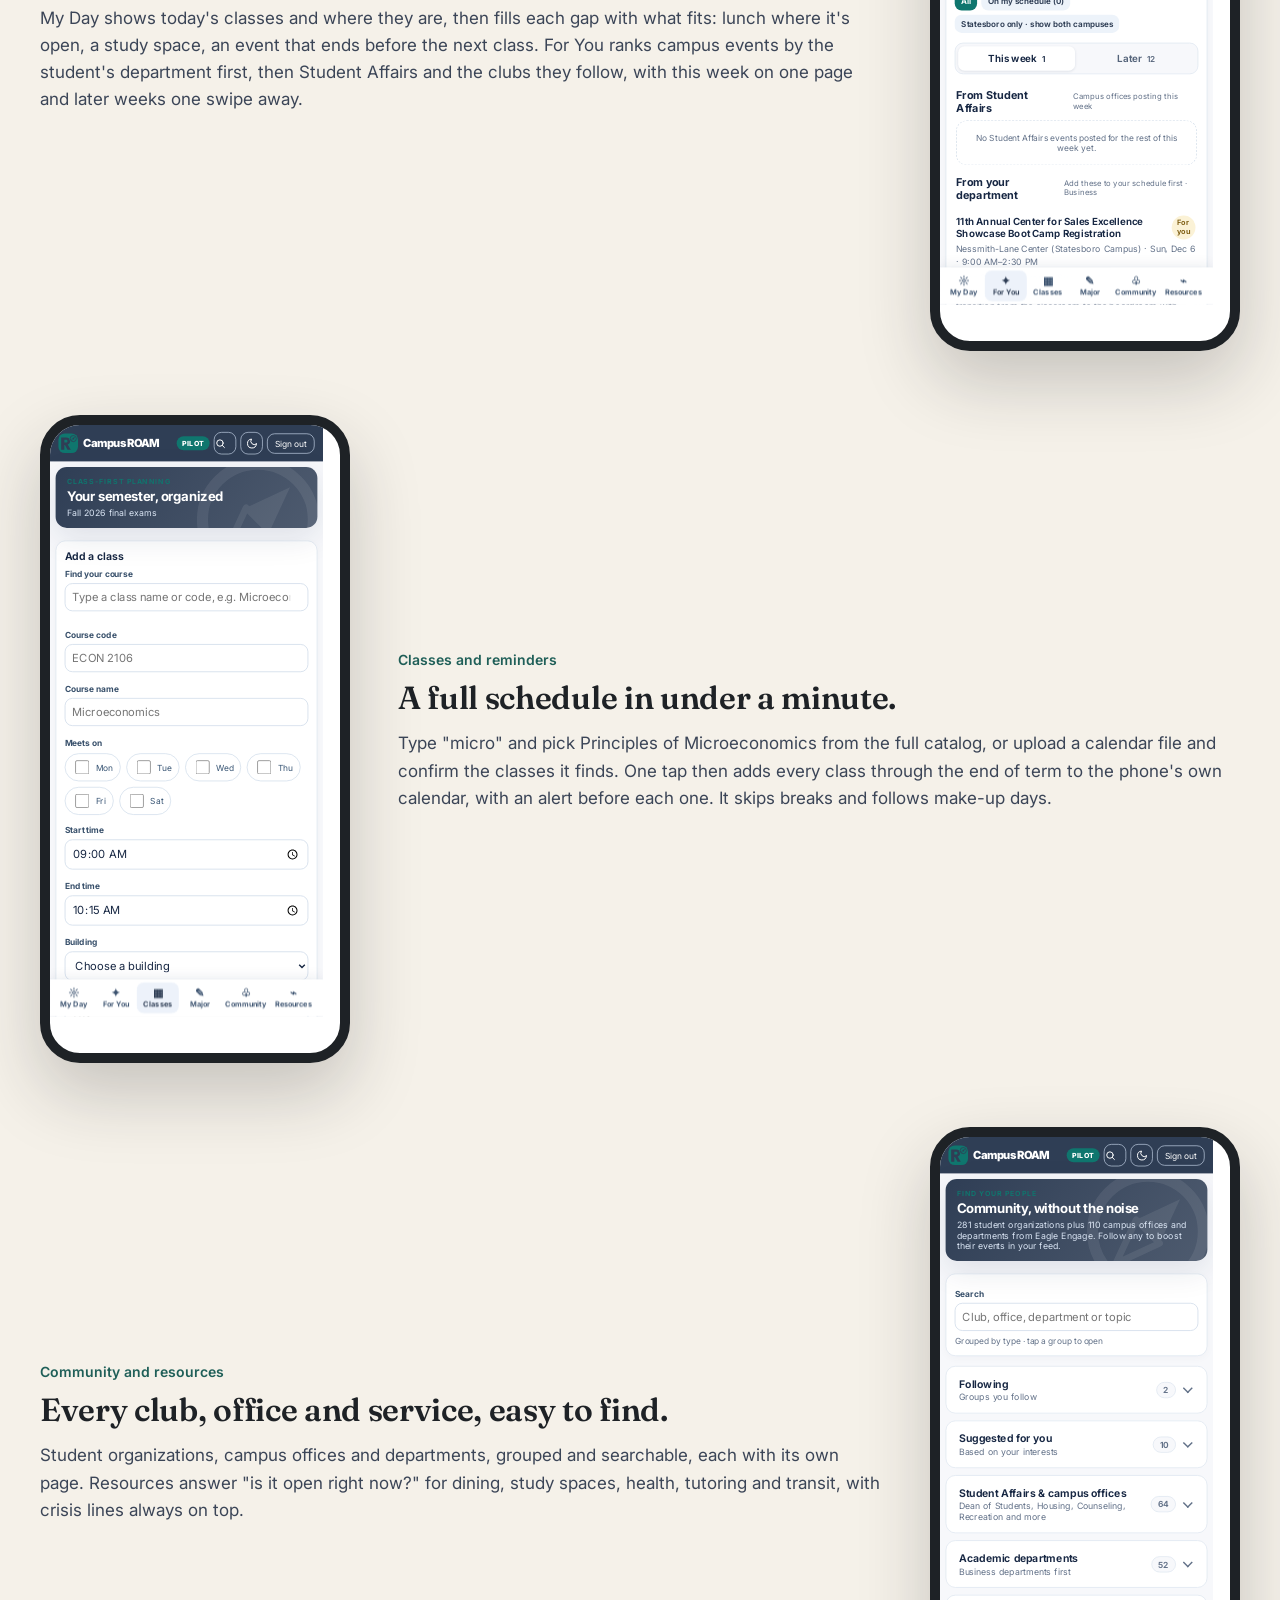
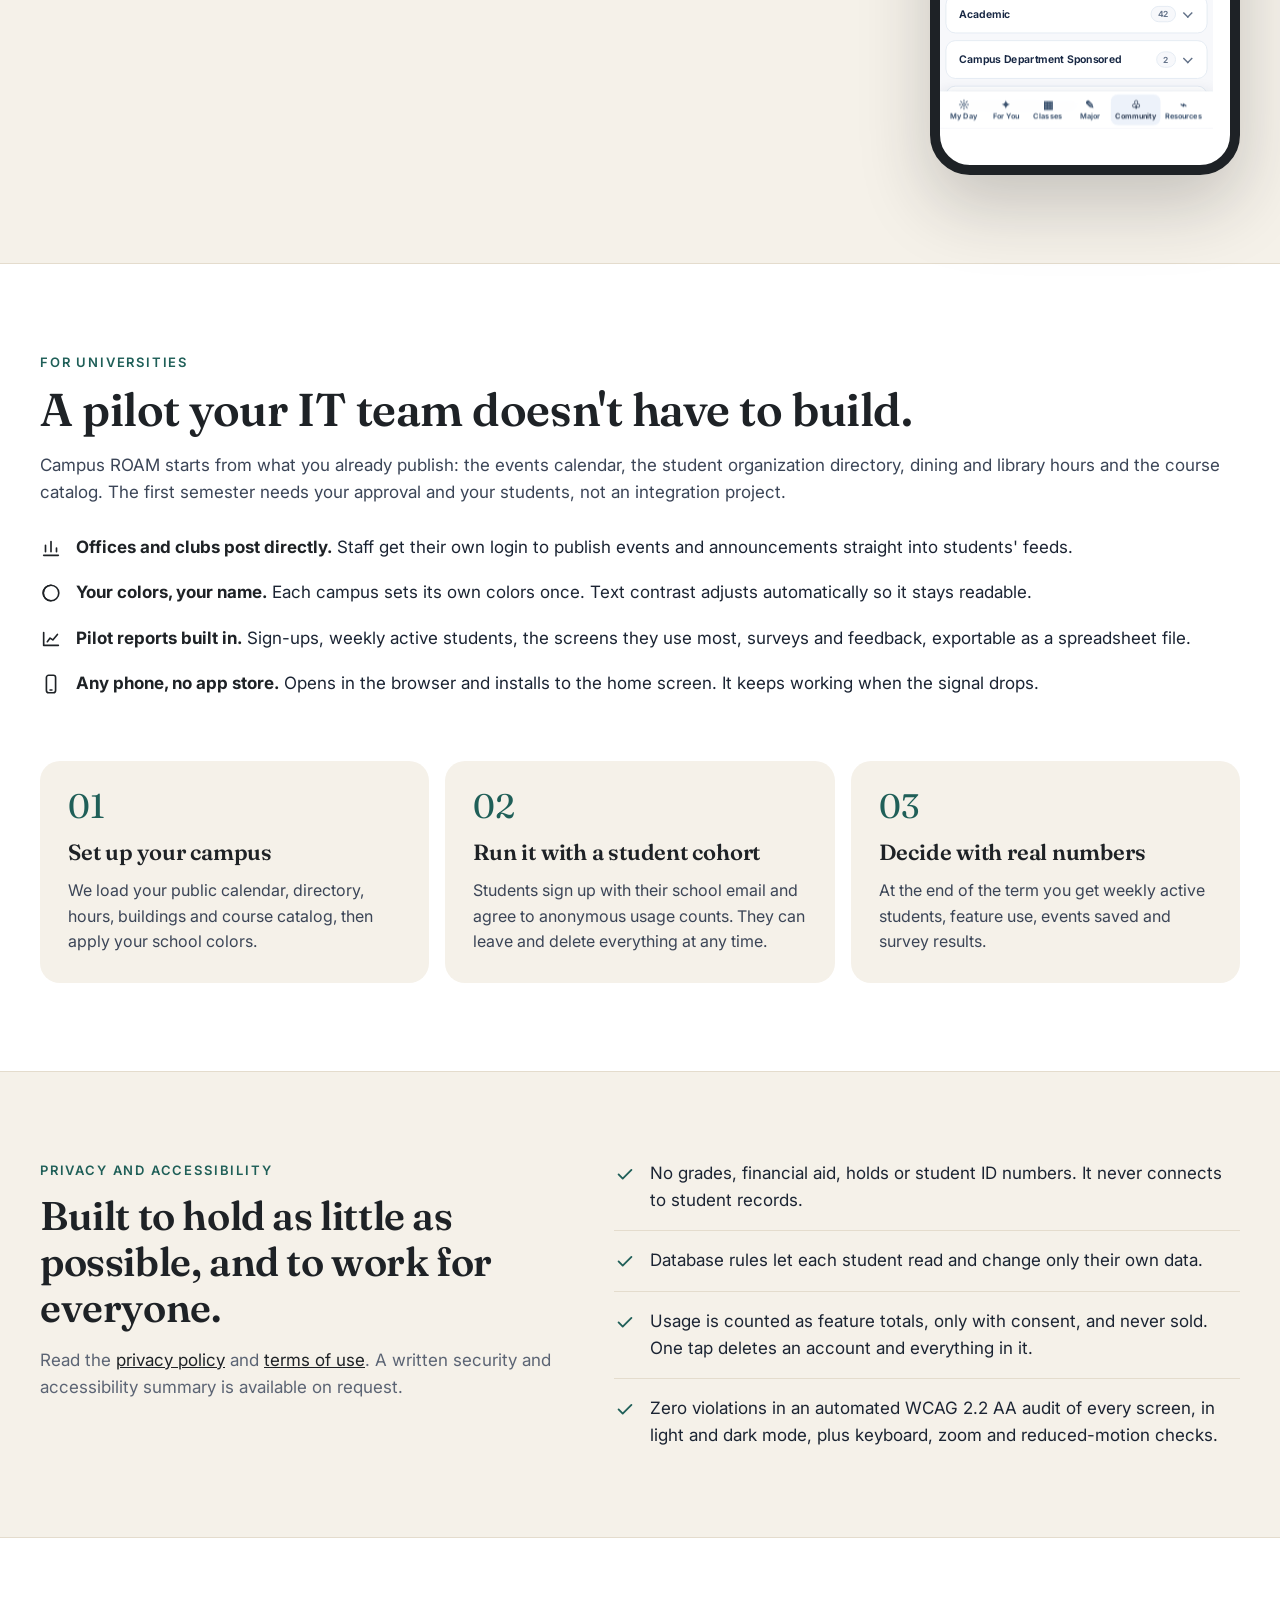
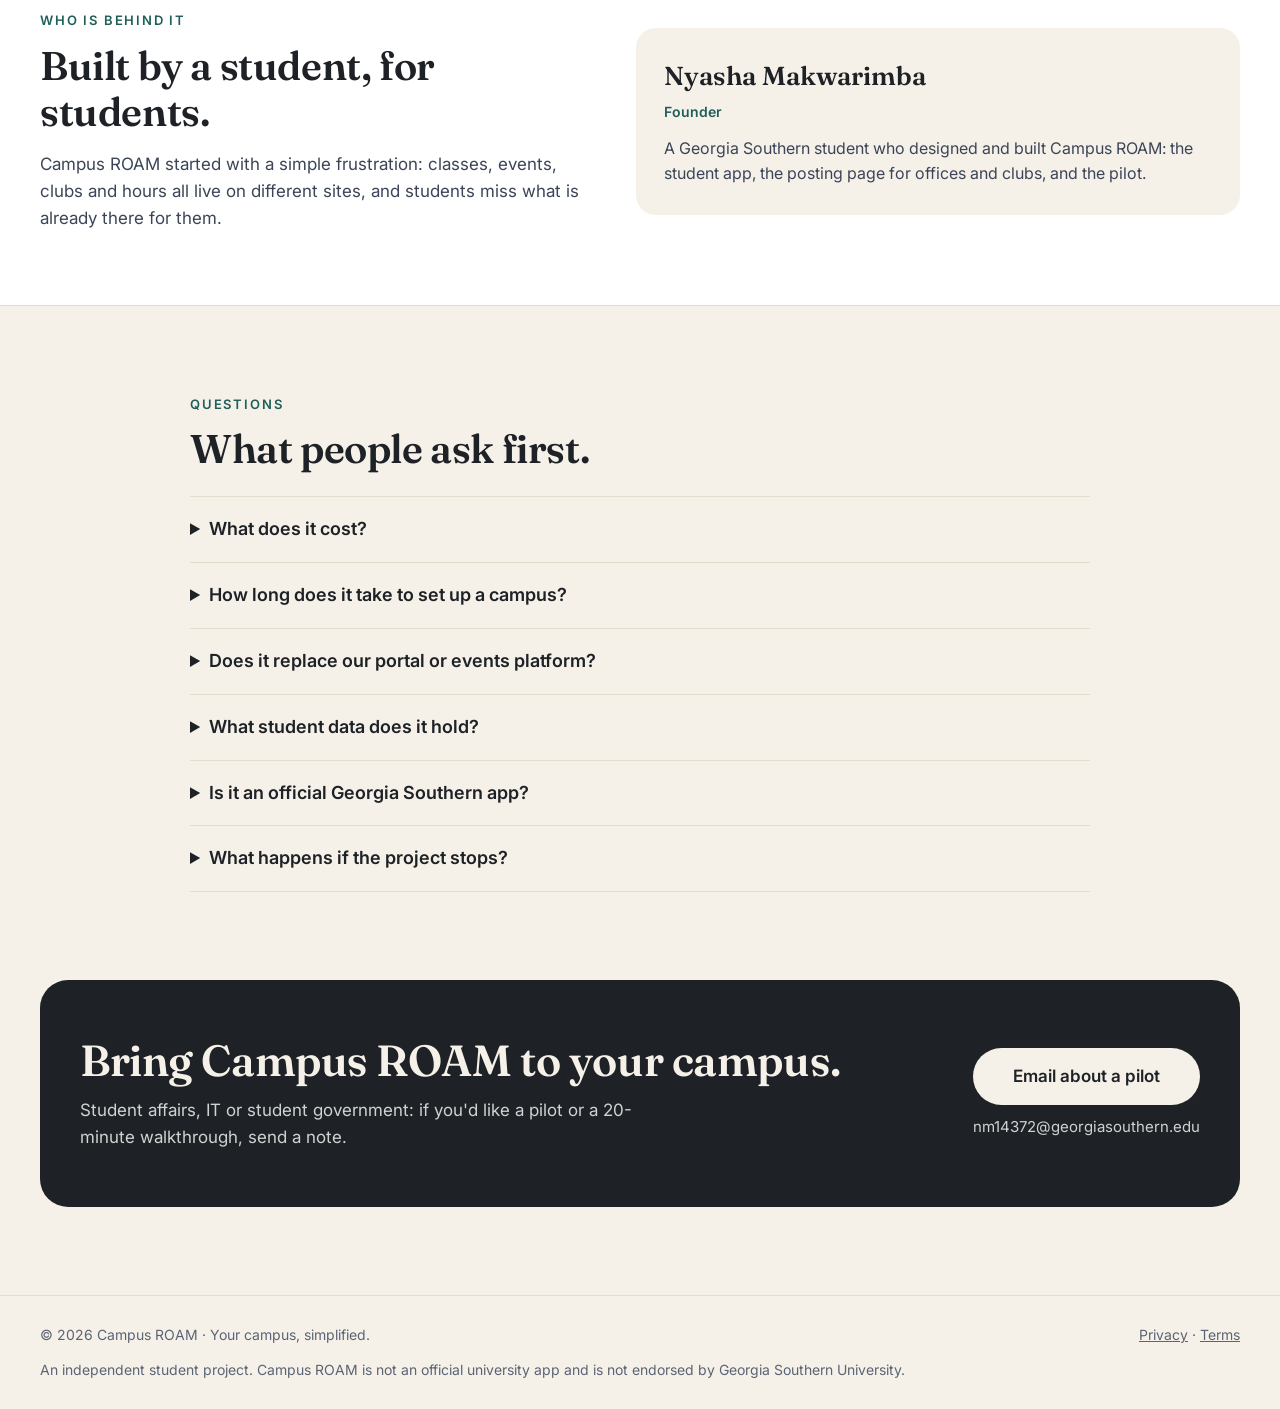
==== commit e2ff5307: "Website: privacy and terms pages, founder, student path, questions, clearer independence wording" ====
--- a/about/index.html
+++ b/about/index.html
@@ -8,6 +8,10 @@
 <meta property="og:title" content="Campus ROAM — your campus, simplified">
 <meta property="og:description" content="One app that plans the day around the student. Try the live demo, no sign-up.">
 <meta name="theme-color" content="#1E2226">
+<link rel="icon" href="data:image/svg+xml,%3Csvg xmlns='http://www.w3.org/2000/svg' viewBox='0 0 34 34'%3E%3Crect width='34' height='34' rx='9' fill='%231F5F58'/%3E%3Ccircle cx='17' cy='17' r='9.5' fill='none' stroke='%23F5F1E9' stroke-width='2'/%3E%3Cpath d='M17 9.5l2.6 7.5L17 24.5l-2.6-7.5z' fill='%23F5F1E9'/%3E%3C/svg%3E">
+<meta property="og:image" content="https://narlie17.github.io/campus-roam-pilot/about/share.png">
+<meta property="og:type" content="website">
+<meta name="twitter:card" content="summary_large_image">
 
 <link rel="preconnect" href="https://fonts.googleapis.com"><link rel="preconnect" href="https://fonts.gstatic.com" crossorigin>
 <link rel="stylesheet" href="https://fonts.googleapis.com/css2?family=Fraunces:opsz,wght@9..144,500;9..144,600&family=Inter:wght@400;500;600;700&display=swap">
@@ -44,6 +48,7 @@
 <a href="#product" style="color: #3B4557; text-decoration: none; padding: 10px 0">Product</a>
 <a href="#universities" style="color: #3B4557; text-decoration: none; padding: 10px 0">For universities</a>
 <a href="#trust" style="color: #3B4557; text-decoration: none; padding: 10px 0">Privacy</a>
+<a href="#questions" style="color: #3B4557; text-decoration: none; padding: 10px 0">Questions</a>
 <a href="#contact" style="color: #3B4557; text-decoration: none; padding: 10px 0">Contact</a>
 <a href="../demo/?brand=roam" style="background: #1E2226; color: #F5F1E9; text-decoration: none; padding: 11px 18px; border-radius: 999px; font-weight: 600">Open the live demo</a>
 </div>
@@ -59,6 +64,7 @@
 <a href="../demo/?brand=roam" style="background: #1E2226; color: #F5F1E9; text-decoration: none; padding: 15px 24px; border-radius: 999px; font-weight: 600">Try the demo, no sign-up</a>
 <a href="#contact" style="border: 1.5px solid #1E2226; color: #1E2226; text-decoration: none; padding: 14px 24px; border-radius: 999px; font-weight: 600">Request a pilot</a>
 </div>
+<p style="margin: 16px 0 0; font-size: 15px; color: #3B4557">Georgia Southern student? <a href="../" style="font-weight: 600">Join the pilot with your school email</a>.</p>
 <div style="margin-top: 36px; display: grid; grid-template-columns: repeat(3, minmax(0, 1fr)); gap: 16px; max-width: 520px; border-top: 1px solid #E4DCCD; padding-top: 22px">
 <div><p style="margin: 0; font-family: Fraunces, Georgia, serif; font-size: 28px; color: #1E2226; line-height: 1.1">5,688</p><p style="margin: 4px 0 0; font-size: 14px; color: #5B6474">courses searchable</p></div>
 <div><p style="margin: 0; font-family: Fraunces, Georgia, serif; font-size: 28px; color: #1E2226; line-height: 1.1">388</p><p style="margin: 4px 0 0; font-size: 14px; color: #5B6474">clubs and offices</p></div>
@@ -75,8 +81,8 @@
 <section aria-labelledby="demo-h" style="background: #1E2226; color: #F5F1E9">
 <div style="max-width: 1200px; margin: 0 auto; padding: 72px 24px">
 <p style="margin: 0 0 12px; font-size: 13px; font-weight: 600; letter-spacing: 0.14em; text-transform: uppercase; color: #9ED3C6">The pilot</p>
-<h2 id="demo-h" style="margin: 0 0 14px; font-size: clamp(32px, 3.6vw, 46px); line-height: 1.1; color: #F5F1E9">Running now at Georgia Southern.</h2>
-<p style="margin: 0 0 36px; color: #CFD3D1; max-width: 680px">The demo opens straight into a sample student's day, filled with Georgia Southern's real classes, events, clubs and hours. Nothing you do there is saved anywhere but your own browser. Each campus later sets its own colors.</p>
+<h2 id="demo-h" style="margin: 0 0 14px; font-size: clamp(32px, 3.6vw, 46px); line-height: 1.1; color: #F5F1E9">A student-run pilot with Georgia Southern students.</h2>
+<p style="margin: 0 0 36px; color: #CFD3D1; max-width: 680px">Campus ROAM is an independent student project. It is not run or endorsed by the university. The demo opens straight into a sample student's day, built from information Georgia Southern publishes publicly. Nothing you do there is saved anywhere but your own browser. Each campus later sets its own colors.</p>
 <div style="display: flex; flex-wrap: wrap; gap: 16px; align-items: stretch">
 <a href="../demo/?brand=roam" style="flex: 2 1 420px; display: flex; flex-direction: column; gap: 8px; text-decoration: none; color: #1E2226; background: #F5F1E9; border-radius: 20px; padding: 30px">
 <span style="font-size: 12px; font-weight: 700; letter-spacing: 0.1em; text-transform: uppercase; color: #1F5F58">Pilot campus</span>
@@ -85,9 +91,9 @@
 <span style="margin-top: auto; padding-top: 10px; font-weight: 600">Open the demo →</span>
 </a>
 <div style="flex: 1 1 260px; border: 1px solid #3D454D; border-radius: 20px; padding: 30px; display: flex; flex-direction: column; gap: 10px">
-<span style="font-size: 12px; font-weight: 700; letter-spacing: 0.1em; text-transform: uppercase; color: #9ED3C6">The live pilot</span>
-<span style="color: #F5F1E9; font-size: 16px">Georgia Southern students sign in to the pilot with their school email. Campus offices and clubs post events from their own page.</span>
-<span style="margin-top: auto; display: flex; flex-wrap: wrap; gap: 8px 18px; font-weight: 600"><a href="../" style="color: #F5F1E9">Pilot app →</a><a href="../admin.html" style="color: #F5F1E9">Posting page →</a></span>
+<span style="font-size: 12px; font-weight: 700; letter-spacing: 0.1em; text-transform: uppercase; color: #9ED3C6">For students</span>
+<span style="color: #F5F1E9; font-size: 16px">Are you a Georgia Southern student? Join with your school email. The full pilot starts in January and runs to March 12, 2027. It is free, and you can leave and delete your data at any time.</span>
+<span style="margin-top: auto; display: flex; flex-wrap: wrap; gap: 8px 18px; font-weight: 600"><a href="../" style="color: #F5F1E9">Join the pilot →</a><a href="privacy.html" style="color: #F5F1E9">What we collect →</a></span>
 </div>
 </div>
 </div>
@@ -204,7 +210,7 @@
 <div style="flex: 1 1 360px; min-width: 0">
 <p style="margin: 0 0 12px; font-size: 13px; font-weight: 600; letter-spacing: 0.14em; text-transform: uppercase; color: #1F5F58">Privacy and accessibility</p>
 <h2 id="trust-h" style="margin: 0 0 16px; font-size: clamp(30px, 3.2vw, 40px); line-height: 1.15; color: #1E2226">Built to hold as little as possible, and to work for everyone.</h2>
-<p style="margin: 0; color: #5B6474">A written security and accessibility summary is available for your review.</p>
+<p style="margin: 0; color: #5B6474">Read the <a href="privacy.html">privacy policy</a> and <a href="terms.html">terms of use</a>. A written security and accessibility summary is available on request.</p>
 </div>
 <ul style="flex: 1 1 460px; min-width: 0; margin: 0; padding: 0; list-style: none; display: grid; gap: 16px">
 <li style="display: flex; gap: 14px; align-items: flex-start; padding-bottom: 16px; border-bottom: 1px solid #E4DCCD"><svg aria-hidden="true" width="22" height="22" viewBox="0 0 24 24" fill="none" stroke="#1F5F58" stroke-width="2" stroke-linecap="round" stroke-linejoin="round" style="flex: 0 0 auto; margin-top: 3px"><path d="M5 12.5l4.5 4.5L19 7.5"></path></svg><span>No grades, financial aid, holds or student ID numbers. It never connects to student records.</span></li>
@@ -214,6 +220,27 @@
 </ul>
 </section>
 
+<section id="team" aria-labelledby="team-h" style="background: #FFFFFF; border-top: 1px solid #E4DCCD; border-bottom: 1px solid #E4DCCD">
+<div style="max-width: 1200px; margin: 0 auto; padding: 72px 24px; display: flex; flex-wrap: wrap; gap: 48px; align-items: center">
+<div style="flex: 1 1 360px; min-width: 0">
+<p style="margin: 0 0 12px; font-size: 13px; font-weight: 600; letter-spacing: 0.14em; text-transform: uppercase; color: #1F5F58">Who is behind it</p>
+<h2 id="team-h" style="margin: 0 0 16px; font-size: clamp(30px, 3.2vw, 40px); line-height: 1.15; color: #1E2226">Built by a student, for students.</h2>
+<p style="margin: 0; color: #3B4557">Campus ROAM started with a simple frustration: classes, events, clubs and hours all live on different sites, and students miss what is already there for them.</p>
+</div>
+<div style="flex: 1 1 360px; min-width: 0; background: #F5F1E9; border-radius: 20px; padding: 28px">
+<p style="margin: 0 0 4px; font-family: Fraunces, Georgia, serif; font-size: 26px; font-weight: 600; color: #1E2226">Nyasha Makwarimba</p>
+<p style="margin: 0 0 12px; font-size: 14px; font-weight: 600; color: #1F5F58">Founder</p>
+<p style="margin: 0; color: #3B4557; font-size: 16px">A Georgia Southern student who designed and built Campus ROAM: the student app, the posting page for offices and clubs, and the pilot.</p>
+</div>
+</div>
+</section>
+
+<section id="questions" aria-labelledby="questions-h" style="max-width: 900px; margin: 0 auto; padding: 88px 24px">
+<p style="margin: 0 0 12px; font-size: 13px; font-weight: 600; letter-spacing: 0.14em; text-transform: uppercase; color: #1F5F58">Questions</p>
+<h2 id="questions-h" style="margin: 0 0 24px; font-size: clamp(30px, 3.2vw, 40px); line-height: 1.15; color: #1E2226">What people ask first.</h2>
+<div style="border-top: 1px solid #E4DCCD"><details style="border-bottom: 1px solid #E4DCCD; padding: 18px 0"><summary style="font-weight: 600; color: #1E2226; font-size: 18px; cursor: pointer">What does it cost?</summary><p style="margin: 12px 0 0; color: #3B4557">The pilot is free for students and for the university. Pricing for a whole campus will be set from the pilot's results.</p></details><details style="border-bottom: 1px solid #E4DCCD; padding: 18px 0"><summary style="font-weight: 600; color: #1E2226; font-size: 18px; cursor: pointer">How long does it take to set up a campus?</summary><p style="margin: 12px 0 0; color: #3B4557">A few weeks. Campus ROAM starts from information the school already publishes, so there is no integration project to begin.</p></details><details style="border-bottom: 1px solid #E4DCCD; padding: 18px 0"><summary style="font-weight: 600; color: #1E2226; font-size: 18px; cursor: pointer">Does it replace our portal or events platform?</summary><p style="margin: 12px 0 0; color: #3B4557">No. It brings their content into each student's day and links back to them, so more students use what the school already has.</p></details><details style="border-bottom: 1px solid #E4DCCD; padding: 18px 0"><summary style="font-weight: 600; color: #1E2226; font-size: 18px; cursor: pointer">What student data does it hold?</summary><p style="margin: 12px 0 0; color: #3B4557">A school email, first name, campus, year, major, interests, the classes a student adds and the events they save. It holds no grades, financial aid or ID numbers and never connects to student records.</p></details><details style="border-bottom: 1px solid #E4DCCD; padding: 18px 0"><summary style="font-weight: 600; color: #1E2226; font-size: 18px; cursor: pointer">Is it an official Georgia Southern app?</summary><p style="margin: 12px 0 0; color: #3B4557">No. It is an independent student project that uses publicly available information, and it says so inside the app.</p></details><details style="border-bottom: 1px solid #E4DCCD; padding: 18px 0"><summary style="font-weight: 600; color: #1E2226; font-size: 18px; cursor: pointer">What happens if the project stops?</summary><p style="margin: 12px 0 0; color: #3B4557">Students can delete their account and everything in it at any time. If the project ends, accounts and data are deleted and participants are told by email first.</p></details></div>
+</section>
+
 <section id="contact" aria-labelledby="contact-h" style="max-width: 1200px; margin: 0 auto; padding: 0 24px 88px">
 <div style="background: #1E2226; color: #F5F1E9; border-radius: 28px; padding: 56px 40px; display: flex; flex-wrap: wrap; align-items: center; justify-content: space-between; gap: 32px">
 <div style="flex: 1 1 440px; min-width: 0">
@@ -230,7 +257,8 @@
 <footer style="border-top: 1px solid #E4DCCD">
 <div style="max-width: 1200px; margin: 0 auto; padding: 28px 24px; display: flex; flex-wrap: wrap; justify-content: space-between; gap: 12px; font-size: 14px; color: #5B6474">
 <span>© 2026 Campus ROAM · Your campus, simplified.</span>
-<span>An independent student project. The demo is not an official university app and are not endorsed by Georgia Southern University.</span>
+<span><a href="privacy.html" style="color: #5B6474">Privacy</a> · <a href="terms.html" style="color: #5B6474">Terms</a></span>
+<span>An independent student project. Campus ROAM is not an official university app and is not endorsed by Georgia Southern University.</span>
 </div>
 </footer>
 
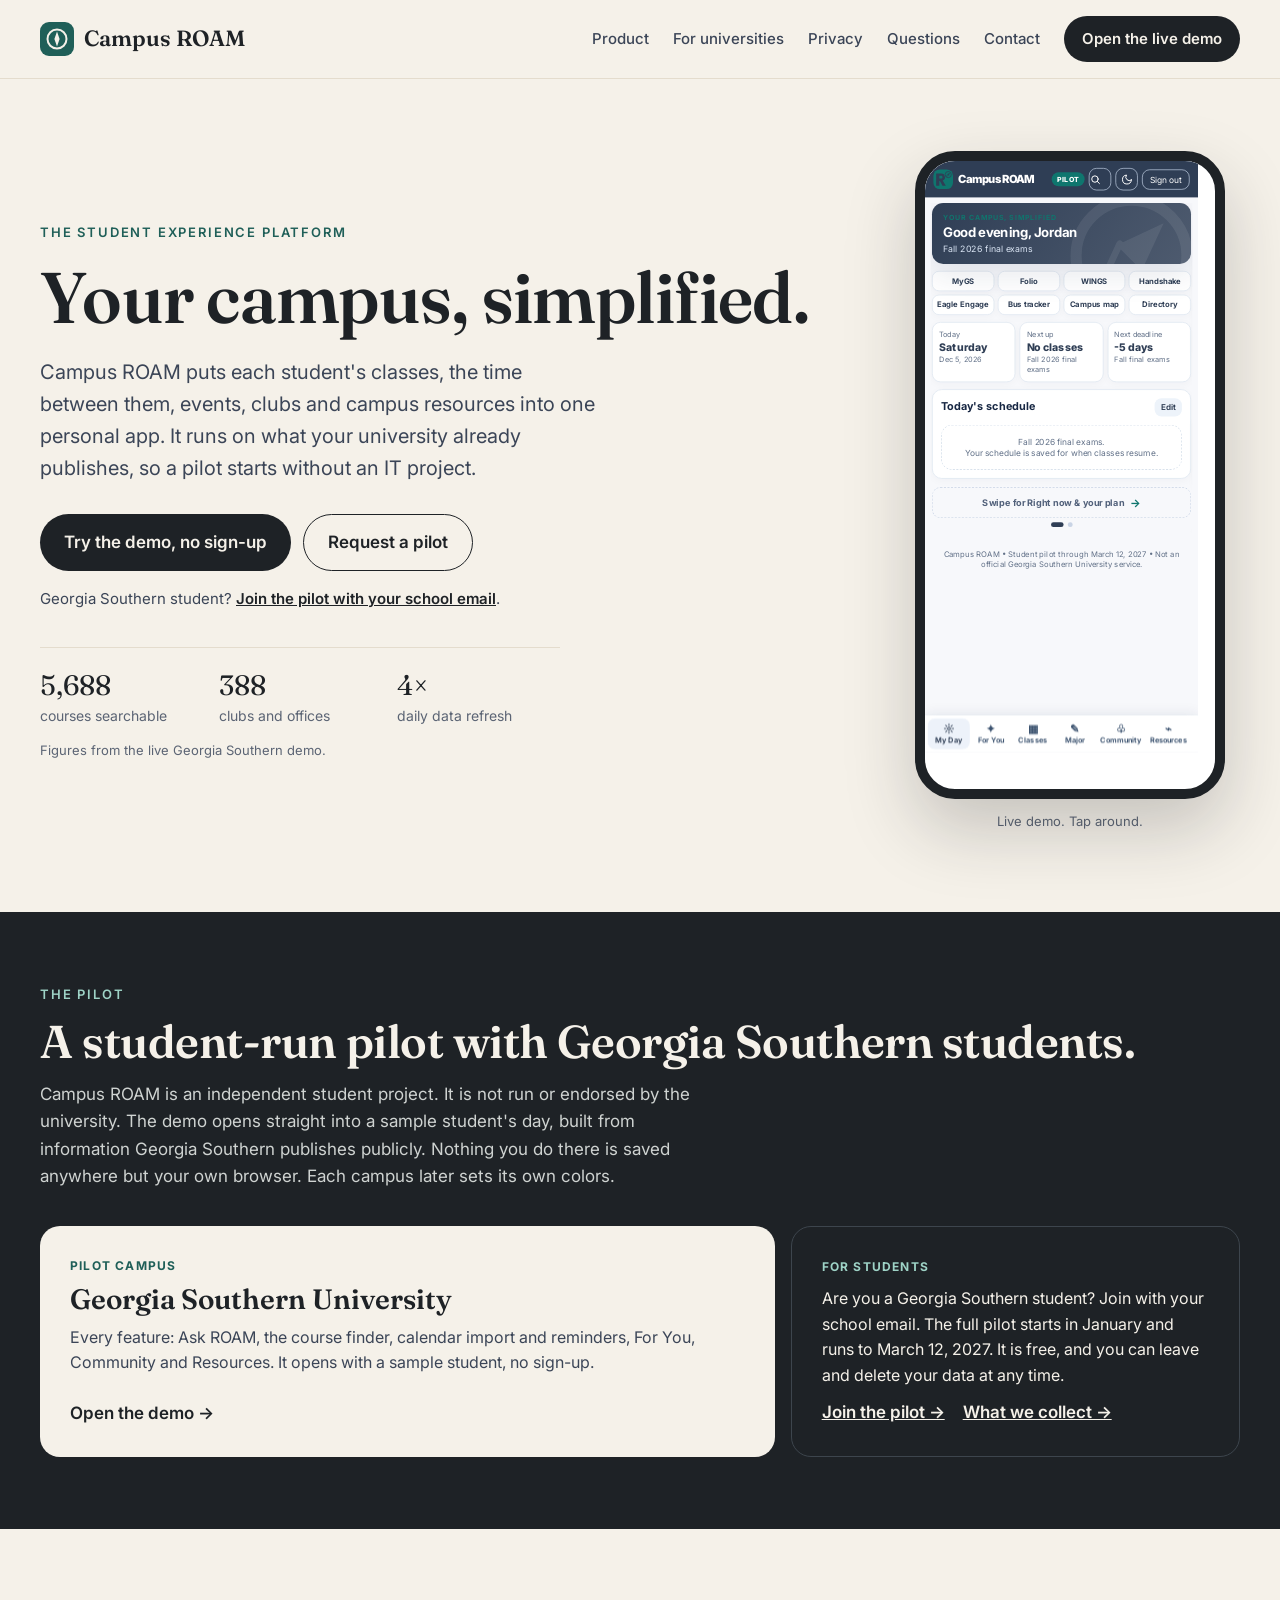
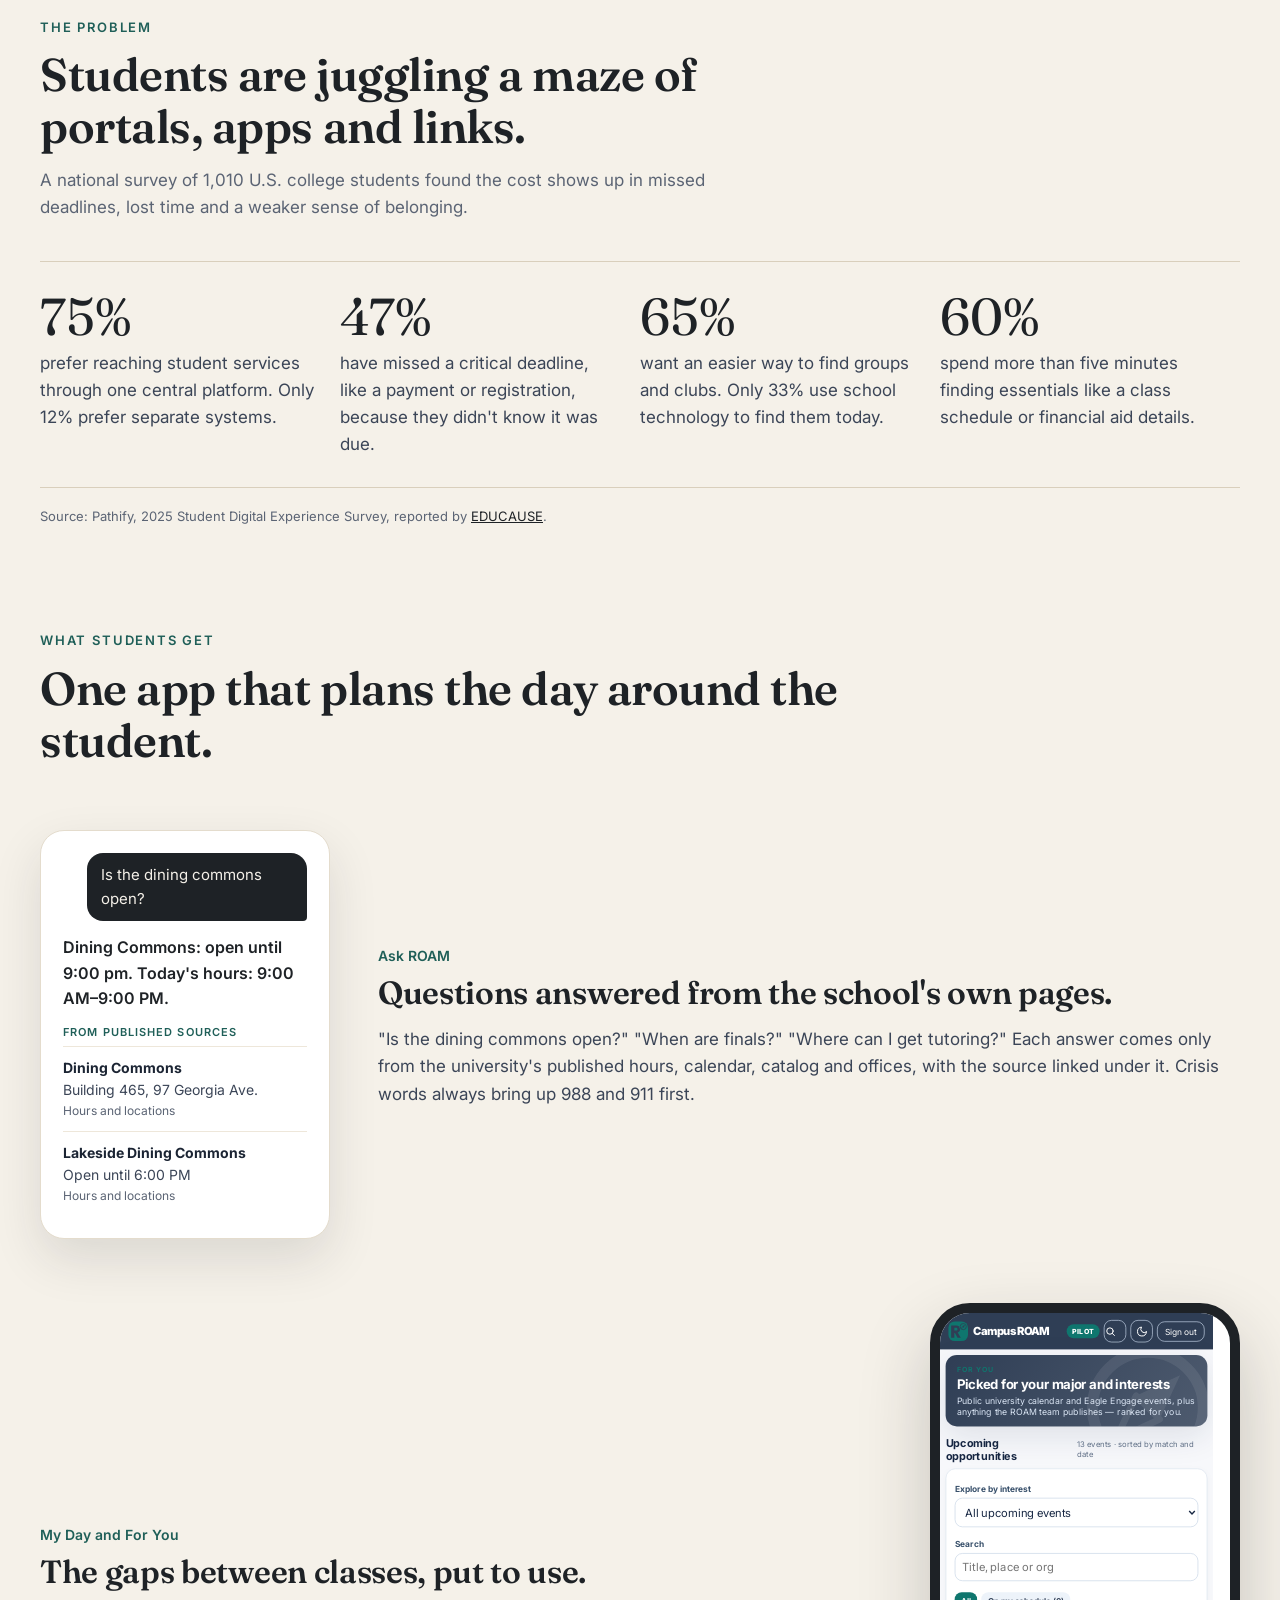
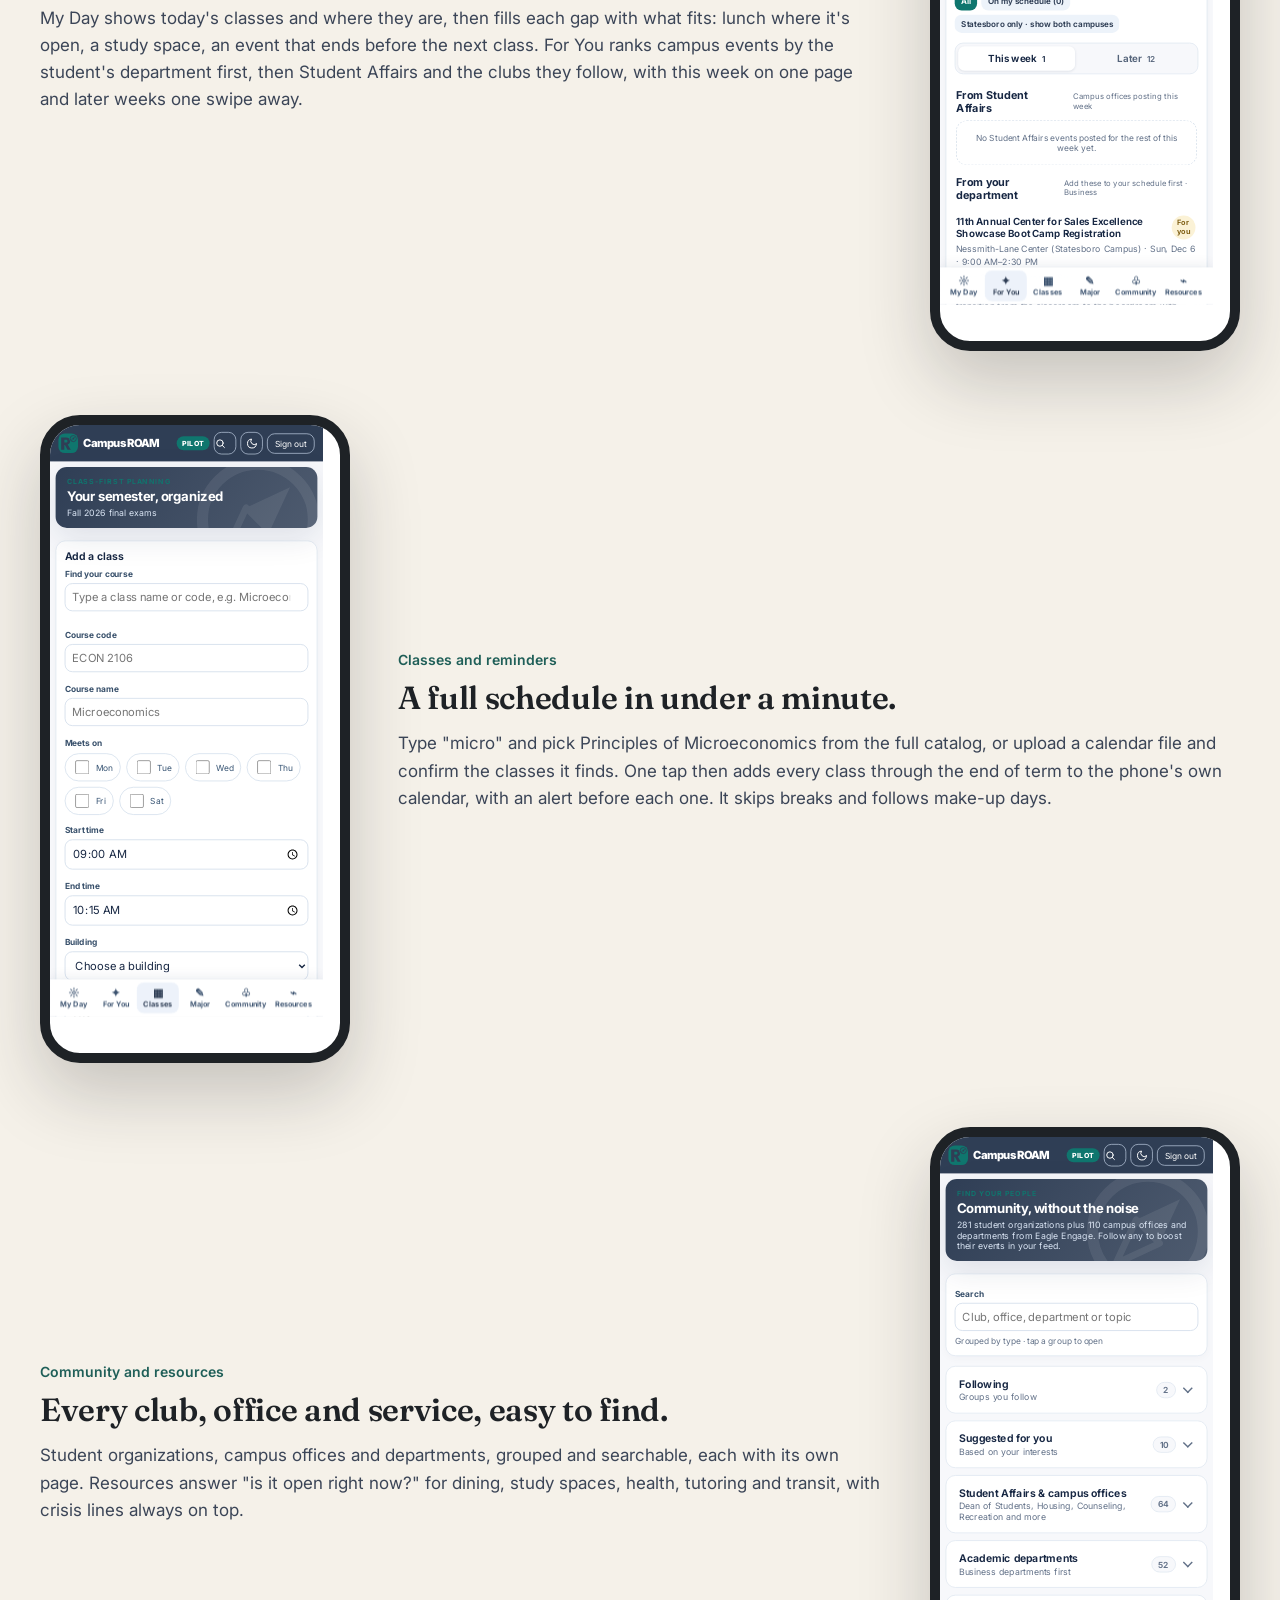
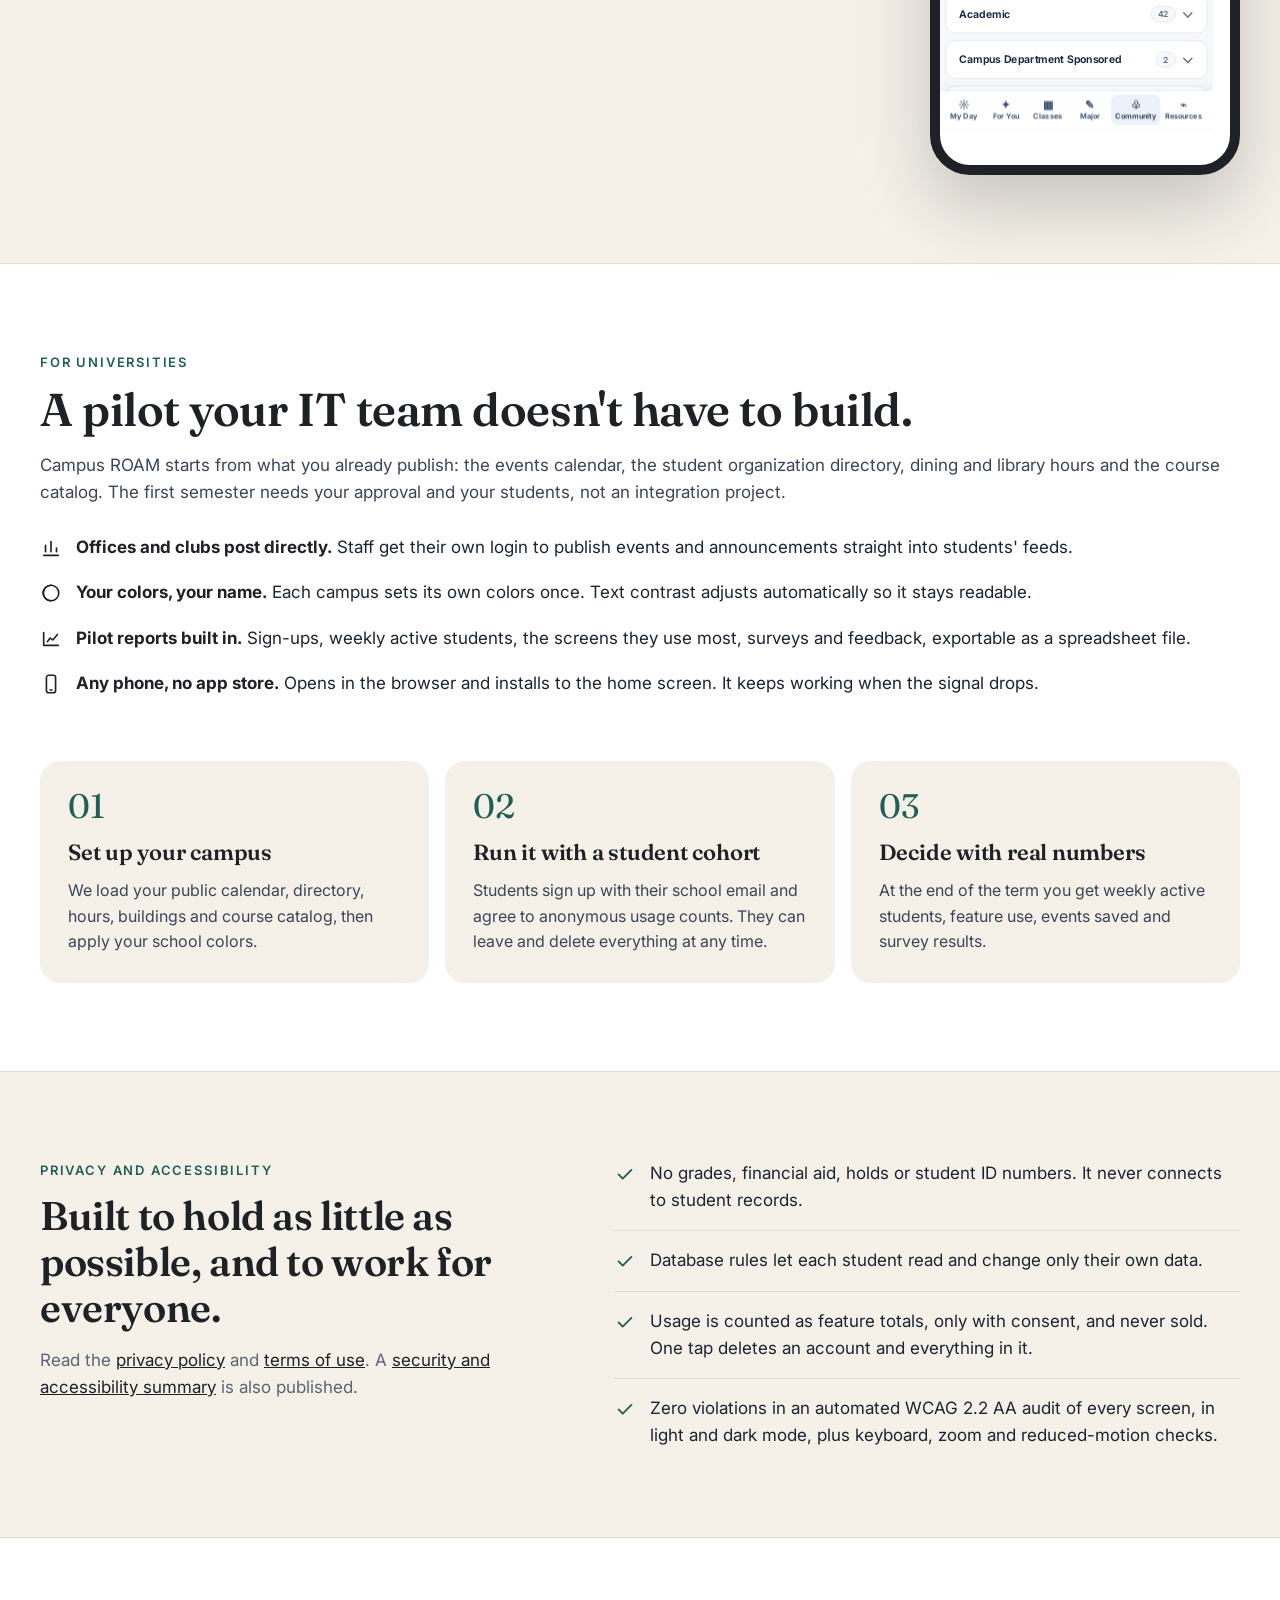
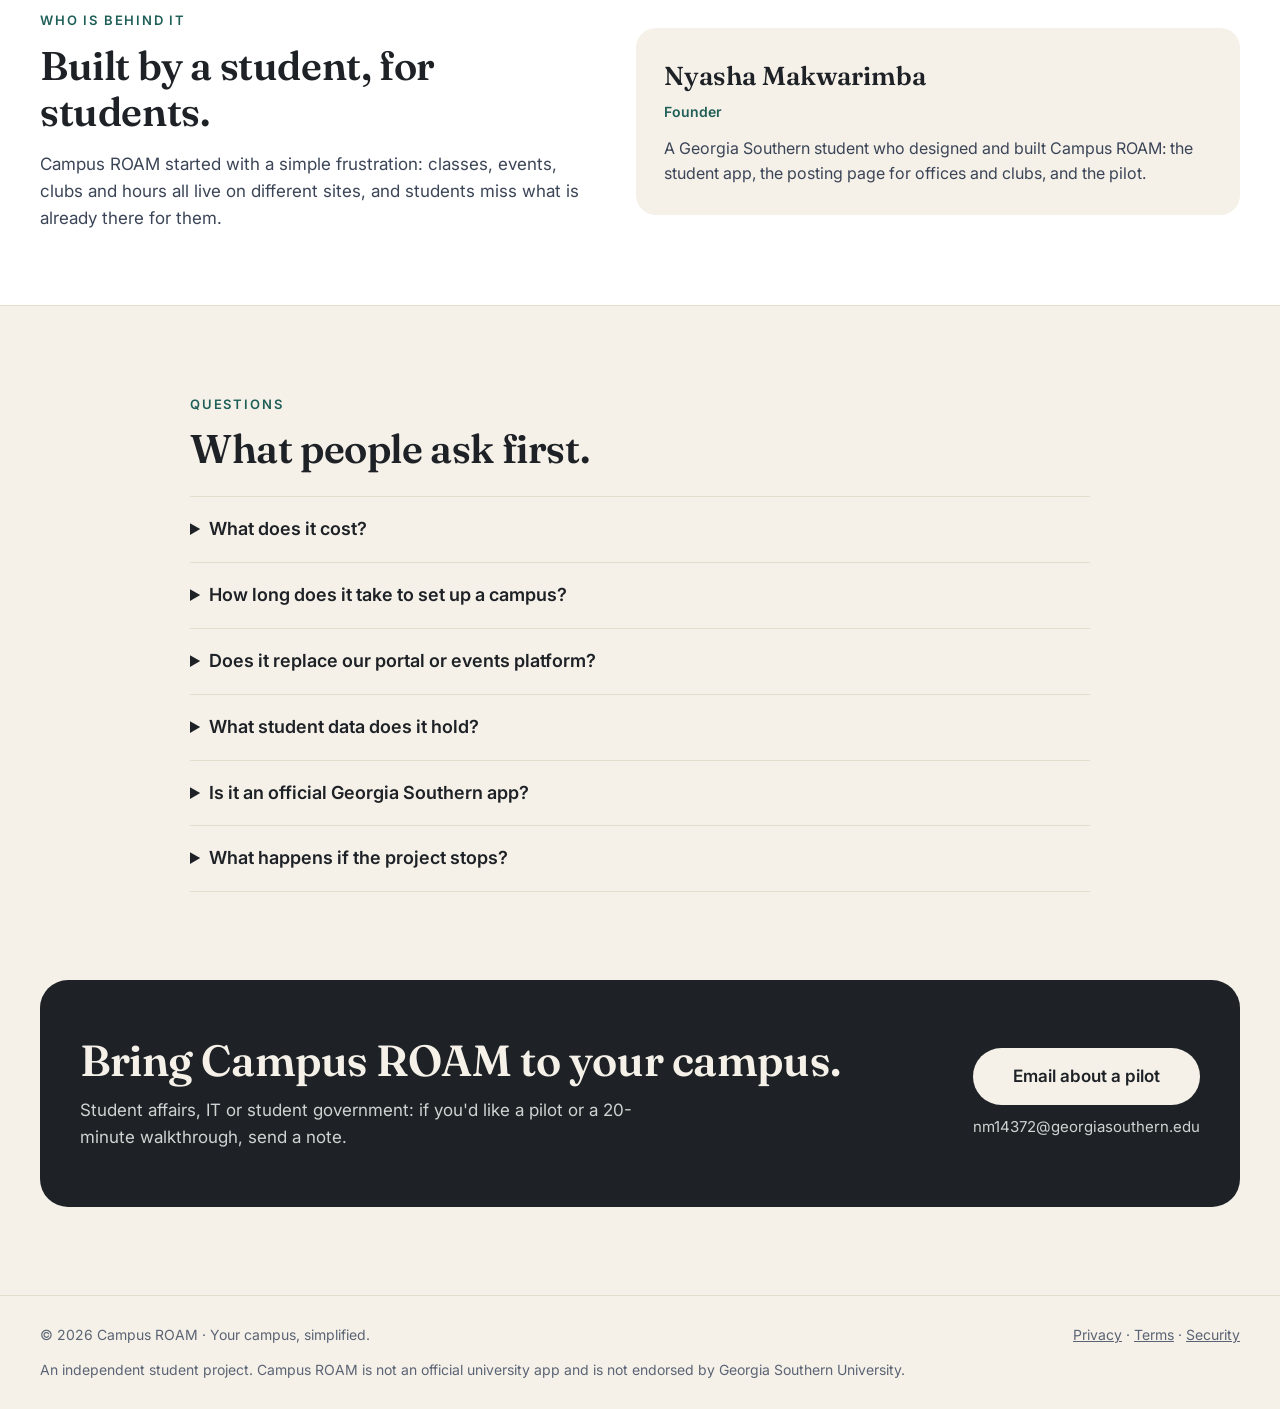
==== commit f2b36698: "Website: publish security summary; privacy and terms final" ====
--- a/about/index.html
+++ b/about/index.html
@@ -210,7 +210,7 @@
 <div style="flex: 1 1 360px; min-width: 0">
 <p style="margin: 0 0 12px; font-size: 13px; font-weight: 600; letter-spacing: 0.14em; text-transform: uppercase; color: #1F5F58">Privacy and accessibility</p>
 <h2 id="trust-h" style="margin: 0 0 16px; font-size: clamp(30px, 3.2vw, 40px); line-height: 1.15; color: #1E2226">Built to hold as little as possible, and to work for everyone.</h2>
-<p style="margin: 0; color: #5B6474">Read the <a href="privacy.html">privacy policy</a> and <a href="terms.html">terms of use</a>. A written security and accessibility summary is available on request.</p>
+<p style="margin: 0; color: #5B6474">Read the <a href="privacy.html">privacy policy</a> and <a href="terms.html">terms of use</a>. A <a href="security.html">security and accessibility summary</a> is also published.</p>
 </div>
 <ul style="flex: 1 1 460px; min-width: 0; margin: 0; padding: 0; list-style: none; display: grid; gap: 16px">
 <li style="display: flex; gap: 14px; align-items: flex-start; padding-bottom: 16px; border-bottom: 1px solid #E4DCCD"><svg aria-hidden="true" width="22" height="22" viewBox="0 0 24 24" fill="none" stroke="#1F5F58" stroke-width="2" stroke-linecap="round" stroke-linejoin="round" style="flex: 0 0 auto; margin-top: 3px"><path d="M5 12.5l4.5 4.5L19 7.5"></path></svg><span>No grades, financial aid, holds or student ID numbers. It never connects to student records.</span></li>
@@ -257,7 +257,7 @@
 <footer style="border-top: 1px solid #E4DCCD">
 <div style="max-width: 1200px; margin: 0 auto; padding: 28px 24px; display: flex; flex-wrap: wrap; justify-content: space-between; gap: 12px; font-size: 14px; color: #5B6474">
 <span>© 2026 Campus ROAM · Your campus, simplified.</span>
-<span><a href="privacy.html" style="color: #5B6474">Privacy</a> · <a href="terms.html" style="color: #5B6474">Terms</a></span>
+<span><a href="privacy.html" style="color: #5B6474">Privacy</a> · <a href="terms.html" style="color: #5B6474">Terms</a> · <a href="security.html" style="color: #5B6474">Security</a></span>
 <span>An independent student project. Campus ROAM is not an official university app and is not endorsed by Georgia Southern University.</span>
 </div>
 </footer>
